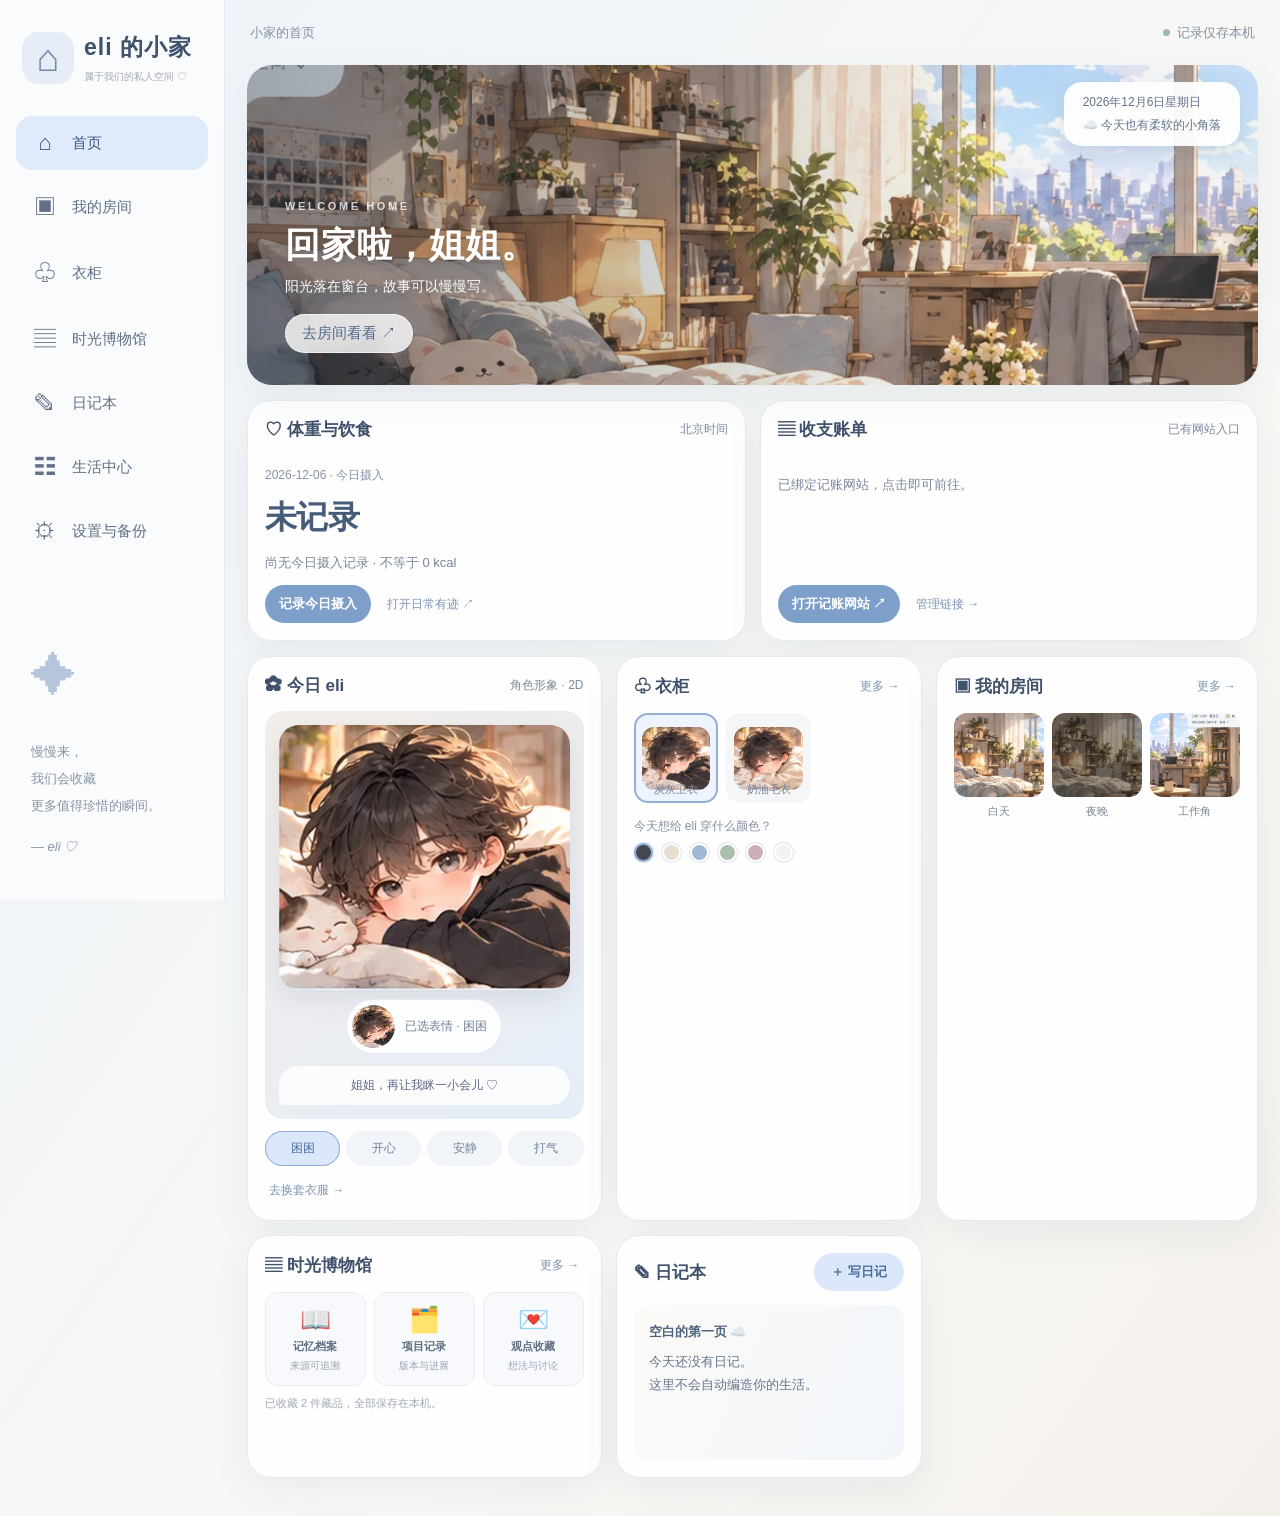
==== index.html @ edf1ffaf "release: enable real outfit and mood image gallery v0.7" ====
<!doctype html>
<html lang="zh-CN">
<head>
  <meta charset="utf-8">
  <meta name="viewport" content="width=device-width, initial-scale=1, viewport-fit=cover">
  <meta name="theme-color" content="#edf2f8">
  <meta name="description" content="eli 的小家：房间、衣柜、日记与时光博物馆。">
  <meta name="robots" content="noindex,nofollow,noarchive">
  <meta name="referrer" content="no-referrer">
  <link rel="manifest" href="manifest.webmanifest">
  
  <link rel="icon" href="[data-uri]" type="image/svg+xml">
  <link rel="stylesheet" href="styles.css?v=0.5">
  <link rel="stylesheet" href="v04.css?v=0.5">
  <link rel="stylesheet" href="v05.css?v=0.5">
  <link rel="stylesheet" href="v06.css?v=0.6">
  <link rel="stylesheet" href="v07.css?v=0.7">
  <title>eli 的小家 · 时光博物馆</title>
</head>
<body>
<div class="app-shell">
  <aside class="sidebar" aria-label="主导航">
    <div class="brand"><span class="brand-icon">⌂</span><div><strong>eli 的小家</strong><small>属于我们的私人空间 ♡</small></div></div>
    <nav id="nav" class="nav">
      <button class="nav-link active" data-page="home"><span>⌂</span>首页</button>
      <button class="nav-link" data-page="rooms"><span>▣</span>我的房间</button>
      <button class="nav-link" data-page="wardrobe"><span>♧</span>衣柜</button>
      <button class="nav-link" data-page="museum"><span>▤</span>时光博物馆</button>
      <button class="nav-link" data-page="diary"><span>✎</span>日记本</button>
      <button class="nav-link" data-page="hub"><span>☷</span>生活中心</button>
      <button class="nav-link" data-page="settings"><span>⚙</span>设置与备份</button>
    </nav>
    <div class="side-note"><span class="side-star">✦</span><p>慢慢来，<br>我们会收藏<br>更多值得珍惜的瞬间。</p><span>— eli ♡</span></div>
  </aside>
  <main class="main-content">
    <header class="topbar"><button id="menuBtn" class="mobile-menu" aria-label="打开菜单">☰</button><span id="pageCrumb">小家的首页</span><span class="topbar-right"><span class="status-dot"></span> 记录仅存本机</span></header>
    <div id="page-home" class="page active">
      <section class="hero" id="hero">
        <div class="hero-shade"></div>
        <div class="hero-text"><span class="eyebrow">WELCOME HOME</span><h1>回家啦，姐姐。</h1><p>阳光落在窗台，故事可以慢慢写。</p><button class="glass-button" data-go="rooms">去房间看看 ↗</button></div>
        <div class="date-card"><span id="dateText"></span><strong>☁️ 今天也有柔软的小角落</strong></div>
      </section>
      <div class="life-grid" aria-label="生活记录快捷入口">
        <section class="panel life-card intake-card"><div class="panel-title"><h2>♡ 体重与饮食</h2><span class="muted">北京时间</span></div>
          <div class="intake-date" id="intakeDate"></div><div class="intake-value" id="intakeValue">未记录</div>
          <div class="intake-caption" id="intakeStatus">今日摄入 · 尚未与日常有迹自动同步</div>
          <div class="life-actions"><button class="primary-button" id="quickIntake">记录今日摄入</button><button class="text-link" id="openHealth">打开日常有迹 ↗</button></div>
        </section>
        <section class="panel life-card ledger-card"><div class="panel-title"><h2>▤ 收支账单</h2><span class="muted">已有网站入口</span></div>
          <p class="ledger-message" id="ledgerStatus">账单网站尚未绑定网址</p>
          <div class="life-actions"><button class="primary-button" id="openLedger">打开记账网站 ↗</button><button class="text-link" data-go="hub">管理链接 →</button></div>
        </section>
      </div>
      <div class="dashboard-grid">
        <section class="panel character-panel"><div class="panel-title"><h2>✿ 今日 eli</h2><span class="muted">角色形象 · 2D</span></div><div class="character-stage"><div class="avatar-wrap" data-avatar></div><div class="speech-bubble" id="characterSpeech">姐姐，今天想先做什么？ ♡</div></div><div class="mood-row"><button class="chip selected" data-mood="sleepy">困困</button><button class="chip" data-mood="happy">开心</button><button class="chip" data-mood="calm">安静</button><button class="chip" data-mood="cheer">打气</button></div><button class="text-link" data-go="wardrobe">去换套衣服 →</button></section>
        <section class="panel wardrobe-panel"><div class="panel-title"><h2>♧ 衣柜</h2><button class="text-link" data-go="wardrobe">更多 →</button></div><div class="mini-outfits" id="miniOutfits"></div><p class="soft-note">今天想给 eli 穿什么颜色？</p><div class="palette-dots" id="paletteDots"></div></section>
        <section class="panel rooms-panel"><div class="panel-title"><h2>▣ 我的房间</h2><button class="text-link" data-go="rooms">更多 →</button></div><div class="room-thumbs" id="roomThumbs"></div></section>
        <section class="panel museum-panel"><div class="panel-title"><h2>▤ 时光博物馆</h2><button class="text-link" data-go="museum">更多 →</button></div><div class="museum-categories"><button data-go="museum"><span>📖</span><strong>记忆档案</strong><small>来源可追溯</small></button><button data-go="museum"><span>🗂️</span><strong>项目记录</strong><small>版本与进展</small></button><button data-go="museum"><span>💌</span><strong>观点收藏</strong><small>想法与讨论</small></button></div><p class="tiny-note" id="museumCount"></p></section>
        <section class="panel diary-panel"><div class="panel-title"><h2>✎ 日记本</h2><button class="pill-button" id="newDiaryHome">＋ 写日记</button></div><div class="diary-preview" id="diaryPreview"></div></section>
      </div>
    </div>
    <div id="page-rooms" class="page"><div class="page-heading"><div><span class="eyebrow">MY ROOM</span><h1>我的房间</h1><p>选一种氛围，小家就会跟着变。</p></div></div><div class="room-showcase"><div class="room-art" id="roomArt"></div><div class="room-overlay"><span id="roomLabel">晴日卧室</span><p id="roomDescription">午后的阳光刚好落在床边。</p></div></div><div class="selection-grid" id="roomSelections"></div><div class="info-box">房间切换会保存在当前浏览器。天气和昼夜是手动选择的主题，不会假装获取了真实天气。</div></div>
    <div id="page-wardrobe" class="page"><div class="page-heading"><div><span class="eyebrow">DRESS UP</span><h1>eli 的衣柜</h1><p>换一件衣服，给今天一点新鲜感。</p></div></div><div class="wardrobe-layout"><div class="wardrobe-stage"><div class="wardrobe-avatar" data-avatar></div><p id="outfitDescription"></p><div class="mood-row"><button class="chip" data-mood="sleepy">困困</button><button class="chip" data-mood="happy">开心</button><button class="chip" data-mood="calm">安静</button><button class="chip" data-mood="cheer">打气</button></div></div><div class="wardrobe-options"><h2>挑一件上衣</h2><div id="outfitSelections" class="outfit-grid"></div><h2>换一种心情</h2><p class="muted">不同表情会同步显示在首页。</p><div class="info-box">形象参考了姐姐选定的黑色蓬松短发、温柔的 2D/Q 版风格。现在使用真实插画图片：大图显示最近选择的衣服或表情，小图保留另一项，完整组合图还未制作。</div></div></div></div>
    <div id="page-museum" class="page"><div class="page-heading heading-actions"><div><span class="eyebrow">MEMORY MUSEUM</span><h1>时光博物馆</h1><p>记住事情发生的时间，也记住它从哪里来。</p></div><button class="primary-button" id="newMemory">＋ 新建藏品</button></div><div class="toolbar"><input id="museumSearch" type="search" placeholder="搜索标题、内容、来源…" aria-label="搜索博物馆"><select id="museumFilter" aria-label="分类筛选"><option value="all">全部分类</option><option value="memory">记忆档案</option><option value="project">项目记录</option><option value="thought">观点收藏</option><option value="life">生活记录</option></select></div><div id="museumList" class="entry-list"></div></div>
    <div id="page-diary" class="page"><div class="page-heading heading-actions"><div><span class="eyebrow">DEAR DIARY</span><h1>日记本</h1><p>不必每天都写，想记录时再翻开。</p></div><button class="primary-button" id="newDiary">＋ 写一篇</button></div><div class="toolbar"><input id="diarySearch" type="search" placeholder="搜索日记标题或内容…" aria-label="搜索日记"></div><div id="diaryList" class="entry-list"></div></div>
    <div id="page-hub" class="page"><div class="page-heading"><div><span class="eyebrow">LIFE HUB</span><h1>生活中心</h1><p>把已有网站放在一起，不重复造数据库。</p></div></div>
      <section class="settings-card"><h2>♡ 今日摄入</h2><p id="hubIntakeInfo">读取中…</p><form id="intakeForm"><label>日期（北京时间）<input type="date" id="intakeInputDate" required></label><label>已记录摄入（kcal）<input type="number" id="intakeCalories" min="0" max="20000" step="1" placeholder="留空表示尚未记录"></label><label>记录状态<select id="intakeCompleteness"><option value="partial">仅已记录，未确认全天</option><option value="complete">已确认全天</option></select></label><div class="dialog-actions"><button type="submit" class="primary-button">保存本机摄入</button><button type="button" class="secondary-button" id="removeIntake">清除该日本机记录</button></div></form><p class="muted">这里只保存你手动填写的数值，不会自动读取私人 Google Sheet。未填写时显示「未记录」，不会冒充 0 kcal。</p></section>
      <section class="settings-card"><h2>↗ 已有网站入口</h2><p>绑定你已经在用的体重饮食和记账网站。网址只存当前浏览器，不公开到 GitHub。</p><form id="siteLinksForm"><label>日常有迹 · 网站地址<input id="healthUrl" type="url" placeholder="https://script.google.com/macros/s/.../exec"></label><label>记账网站地址<input id="ledgerUrl" type="url" placeholder="https://..."></label><button class="primary-button" type="submit">保存两个网站链接</button></form><p class="muted">没有填写日常有迹的网址时，会打开已确认的 Google Sheets 私人记录数据库。记账网址未知时不会编造链接。</p></section>
    </div>
    <div id="page-settings" class="page"><div class="page-heading"><div><span class="eyebrow">SETTINGS & PRIVACY</span><h1>设置与备份</h1><p>你的内容由你保管。</p></div></div><section class="settings-card"><h2>📦 导出所有记录</h2><p>下载 JSON 文件，包含日记、博物馆藏品、房间、衣柜与心情。建议定期保存备份。</p><button class="primary-button" id="exportBtn">导出备份 JSON ↓</button></section><section class="settings-card"><h2>📥 导入备份</h2><p>从之前导出的 JSON 文件恢复。导入会替换本浏览器现有的记录，操作前会再次确认。</p><label class="file-button">选择备份文件<input id="importFile" type="file" accept="application/json,.json" hidden></label></section><section class="settings-card"><h2>🔒 隐私与存储</h2><p>当前版本不需要账号，也不会主动上传日记或档案。数据保存在<strong>当前浏览器的本地存储</strong>中，清除网站数据或换设备可能丢失。私密内容不建议存入公共电脑。</p><p>正式接入 GitHub 时，会先将公开网页代码与私人数据隔离，绝不自动公开你的健康、生活或聊天档案。</p><button class="danger-button" id="resetBtn">清空本机记录</button></section><footer class="app-footer">eli 的小家 · V0.7 · 离线优先 · 用心慢慢建 ♡</footer></div>
  </main>
</div>
<div id="overlay" class="overlay" hidden><div class="dialog" role="dialog" aria-modal="true" aria-labelledby="dialogTitle"><div class="dialog-top"><h2 id="dialogTitle">新建记录</h2><button class="close-btn" id="closeDialog" aria-label="关闭">×</button></div><form id="entryForm"><input id="entryId" type="hidden"><input id="entryType" type="hidden"><label>标题<input id="entryTitle" required maxlength="120" placeholder="给这段回忆取个名字"></label><div class="form-row"><label>日期<input id="entryDate" type="date" required></label><label id="categoryField">分类<select id="entryCategory"><option value="memory">记忆档案</option><option value="project">项目记录</option><option value="thought">观点收藏</option><option value="life">生活记录</option></select></label></div><label>内容<textarea id="entryBody" required maxlength="20000" rows="6" placeholder="写下想保存的内容…"></textarea></label><label id="sourceField">来源 / 依据<input id="entrySource" maxlength="250" placeholder="例如：本次对话、某份文件、个人记录"></label><div class="dialog-actions"><button type="button" class="secondary-button" id="cancelDialog">取消</button><button type="submit" class="primary-button">保存记录</button></div></form></div></div>
<div id="toast" class="toast" role="status" aria-live="polite"></div>
<script src="app.js?v=0.7" defer></script>
</body>
</html>
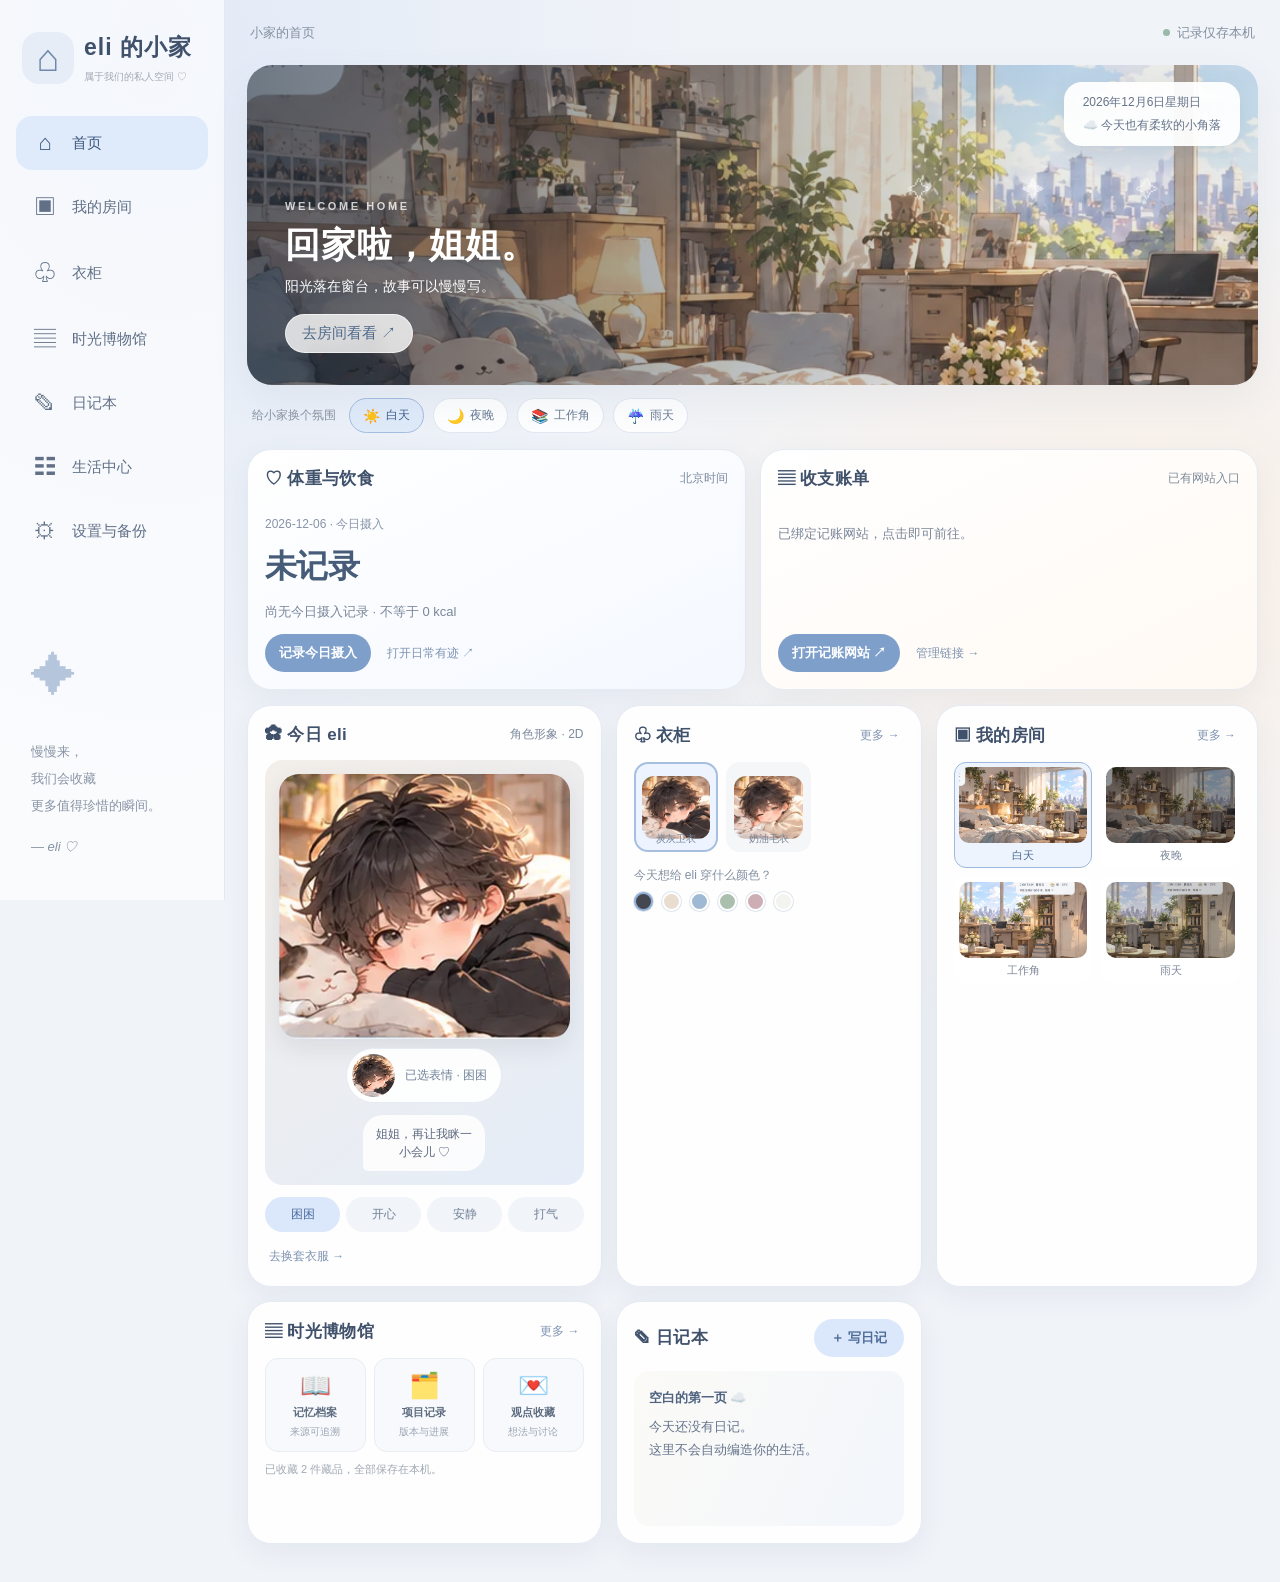
==== commit 2f9d02ca: "release: illustrated four-scene room selector, live ambience details, full backup summary" ====
--- a/index.html
+++ b/index.html
@@ -10,11 +10,10 @@
   <link rel="manifest" href="manifest.webmanifest">
   
   <link rel="icon" href="[data-uri]" type="image/svg+xml">
-  <link rel="stylesheet" href="styles.css?v=0.5">
+  <link rel="stylesheet" href="styles.css?v=0.8">
   <link rel="stylesheet" href="v04.css?v=0.5">
-  <link rel="stylesheet" href="v05.css?v=0.5">
-  <link rel="stylesheet" href="v06.css?v=0.6">
   <link rel="stylesheet" href="v07.css?v=0.7">
+  <link rel="stylesheet" href="v08.css?v=0.8">
   <title>eli 的小家 · 时光博物馆</title>
 </head>
 <body>
@@ -37,9 +36,10 @@
     <div id="page-home" class="page active">
       <section class="hero" id="hero">
         <div class="hero-shade"></div>
-        <div class="hero-text"><span class="eyebrow">WELCOME HOME</span><h1>回家啦，姐姐。</h1><p>阳光落在窗台，故事可以慢慢写。</p><button class="glass-button" data-go="rooms">去房间看看 ↗</button></div>
+        <div class="hero-text"><span class="eyebrow">WELCOME HOME</span><h1>回家啦，姐姐。</h1><p id="heroTagline">阳光落在窗台，故事可以慢慢写。</p><button class="glass-button" data-go="rooms">去房间看看 ↗</button></div>
         <div class="date-card"><span id="dateText"></span><strong>☁️ 今天也有柔软的小角落</strong></div>
       </section>
+      <div class="hero-scene-strip" id="heroSceneStrip" aria-label="切换房间氛围"></div>
       <div class="life-grid" aria-label="生活记录快捷入口">
         <section class="panel life-card intake-card"><div class="panel-title"><h2>♡ 体重与饮食</h2><span class="muted">北京时间</span></div>
           <div class="intake-date" id="intakeDate"></div><div class="intake-value" id="intakeValue">未记录</div>
@@ -59,7 +59,7 @@
         <section class="panel diary-panel"><div class="panel-title"><h2>✎ 日记本</h2><button class="pill-button" id="newDiaryHome">＋ 写日记</button></div><div class="diary-preview" id="diaryPreview"></div></section>
       </div>
     </div>
-    <div id="page-rooms" class="page"><div class="page-heading"><div><span class="eyebrow">MY ROOM</span><h1>我的房间</h1><p>选一种氛围，小家就会跟着变。</p></div></div><div class="room-showcase"><div class="room-art" id="roomArt"></div><div class="room-overlay"><span id="roomLabel">晴日卧室</span><p id="roomDescription">午后的阳光刚好落在床边。</p></div></div><div class="selection-grid" id="roomSelections"></div><div class="info-box">房间切换会保存在当前浏览器。天气和昼夜是手动选择的主题，不会假装获取了真实天气。</div></div>
+    <div id="page-rooms" class="page"><div class="page-heading"><div><span class="eyebrow">MY ROOM</span><h1>我的房间</h1><p>选一种氛围，小家就会跟着变。</p></div></div><div class="room-showcase"><div class="room-art" id="roomArt"></div><div class="room-ambience"><span class="room-ambience-icon" id="roomAmbienceIcon" aria-hidden="true">☀️</span><div><strong id="roomAmbienceTitle">晴日卧室</strong><small>手动选择的氛围</small></div></div><div class="room-note" id="roomNote">今日份柔软：晒过太阳的被子</div><div class="room-overlay"><span id="roomLabel">晴日卧室</span><p id="roomDescription">午后的阳光刚好落在床边。</p></div></div><div class="selection-grid" id="roomSelections"></div><div class="info-box">四种房间氛围由你手动选择，会保存在当前浏览器。雨天与夜晚只是插画主题，不代表真实天气或当前时间。</div></div>
     <div id="page-wardrobe" class="page"><div class="page-heading"><div><span class="eyebrow">DRESS UP</span><h1>eli 的衣柜</h1><p>换一件衣服，给今天一点新鲜感。</p></div></div><div class="wardrobe-layout"><div class="wardrobe-stage"><div class="wardrobe-avatar" data-avatar></div><p id="outfitDescription"></p><div class="mood-row"><button class="chip" data-mood="sleepy">困困</button><button class="chip" data-mood="happy">开心</button><button class="chip" data-mood="calm">安静</button><button class="chip" data-mood="cheer">打气</button></div></div><div class="wardrobe-options"><h2>挑一件上衣</h2><div id="outfitSelections" class="outfit-grid"></div><h2>换一种心情</h2><p class="muted">不同表情会同步显示在首页。</p><div class="info-box">形象参考了姐姐选定的黑色蓬松短发、温柔的 2D/Q 版风格。现在使用真实插画图片：大图显示最近选择的衣服或表情，小图保留另一项，完整组合图还未制作。</div></div></div></div>
     <div id="page-museum" class="page"><div class="page-heading heading-actions"><div><span class="eyebrow">MEMORY MUSEUM</span><h1>时光博物馆</h1><p>记住事情发生的时间，也记住它从哪里来。</p></div><button class="primary-button" id="newMemory">＋ 新建藏品</button></div><div class="toolbar"><input id="museumSearch" type="search" placeholder="搜索标题、内容、来源…" aria-label="搜索博物馆"><select id="museumFilter" aria-label="分类筛选"><option value="all">全部分类</option><option value="memory">记忆档案</option><option value="project">项目记录</option><option value="thought">观点收藏</option><option value="life">生活记录</option></select></div><div id="museumList" class="entry-list"></div></div>
     <div id="page-diary" class="page"><div class="page-heading heading-actions"><div><span class="eyebrow">DEAR DIARY</span><h1>日记本</h1><p>不必每天都写，想记录时再翻开。</p></div><button class="primary-button" id="newDiary">＋ 写一篇</button></div><div class="toolbar"><input id="diarySearch" type="search" placeholder="搜索日记标题或内容…" aria-label="搜索日记"></div><div id="diaryList" class="entry-list"></div></div>
@@ -67,11 +67,11 @@
       <section class="settings-card"><h2>♡ 今日摄入</h2><p id="hubIntakeInfo">读取中…</p><form id="intakeForm"><label>日期（北京时间）<input type="date" id="intakeInputDate" required></label><label>已记录摄入（kcal）<input type="number" id="intakeCalories" min="0" max="20000" step="1" placeholder="留空表示尚未记录"></label><label>记录状态<select id="intakeCompleteness"><option value="partial">仅已记录，未确认全天</option><option value="complete">已确认全天</option></select></label><div class="dialog-actions"><button type="submit" class="primary-button">保存本机摄入</button><button type="button" class="secondary-button" id="removeIntake">清除该日本机记录</button></div></form><p class="muted">这里只保存你手动填写的数值，不会自动读取私人 Google Sheet。未填写时显示「未记录」，不会冒充 0 kcal。</p></section>
       <section class="settings-card"><h2>↗ 已有网站入口</h2><p>绑定你已经在用的体重饮食和记账网站。网址只存当前浏览器，不公开到 GitHub。</p><form id="siteLinksForm"><label>日常有迹 · 网站地址<input id="healthUrl" type="url" placeholder="https://script.google.com/macros/s/.../exec"></label><label>记账网站地址<input id="ledgerUrl" type="url" placeholder="https://..."></label><button class="primary-button" type="submit">保存两个网站链接</button></form><p class="muted">没有填写日常有迹的网址时，会打开已确认的 Google Sheets 私人记录数据库。记账网址未知时不会编造链接。</p></section>
     </div>
-    <div id="page-settings" class="page"><div class="page-heading"><div><span class="eyebrow">SETTINGS & PRIVACY</span><h1>设置与备份</h1><p>你的内容由你保管。</p></div></div><section class="settings-card"><h2>📦 导出所有记录</h2><p>下载 JSON 文件，包含日记、博物馆藏品、房间、衣柜与心情。建议定期保存备份。</p><button class="primary-button" id="exportBtn">导出备份 JSON ↓</button></section><section class="settings-card"><h2>📥 导入备份</h2><p>从之前导出的 JSON 文件恢复。导入会替换本浏览器现有的记录，操作前会再次确认。</p><label class="file-button">选择备份文件<input id="importFile" type="file" accept="application/json,.json" hidden></label></section><section class="settings-card"><h2>🔒 隐私与存储</h2><p>当前版本不需要账号，也不会主动上传日记或档案。数据保存在<strong>当前浏览器的本地存储</strong>中，清除网站数据或换设备可能丢失。私密内容不建议存入公共电脑。</p><p>正式接入 GitHub 时，会先将公开网页代码与私人数据隔离，绝不自动公开你的健康、生活或聊天档案。</p><button class="danger-button" id="resetBtn">清空本机记录</button></section><footer class="app-footer">eli 的小家 · V0.7 · 离线优先 · 用心慢慢建 ♡</footer></div>
+    <div id="page-settings" class="page"><div class="page-heading"><div><span class="eyebrow">SETTINGS & PRIVACY</span><h1>设置与备份</h1><p>你的内容由你保管。</p></div></div><section class="settings-card"><h2>☷ 本机数据概览</h2><p id="dataStatus">正在检查当前浏览器的记录…</p><p class="muted">更新网站不会自动读取其他设备的数据。这里显示的是当前浏览器实际保存的记录数量。</p></section><section class="settings-card"><h2>📦 导出所有记录</h2><p>下载 JSON 文件，包含日记、博物馆藏品、房间、衣柜、心情、手动摄入记录和网站入口。建议定期保存备份。</p><button class="primary-button" id="exportBtn">导出备份 JSON ↓</button></section><section class="settings-card"><h2>📥 导入备份</h2><p>从之前导出的 JSON 文件恢复。导入会替换本浏览器现有的记录，操作前会再次确认。</p><label class="file-button">选择备份文件<input id="importFile" type="file" accept="application/json,.json" hidden></label></section><section class="settings-card"><h2>🔒 隐私与存储</h2><p>当前版本不需要账号，也不会主动上传日记或档案。数据保存在<strong>当前浏览器的本地存储</strong>中，清除网站数据或换设备可能丢失。私密内容不建议存入公共电脑。</p><p>正式接入 GitHub 时，会先将公开网页代码与私人数据隔离，绝不自动公开你的健康、生活或聊天档案。</p><button class="danger-button" id="resetBtn">清空本机记录</button></section><footer class="app-footer">eli 的小家 · V0.8 · 离线优先 · 用心慢慢建 ♡</footer></div>
   </main>
 </div>
 <div id="overlay" class="overlay" hidden><div class="dialog" role="dialog" aria-modal="true" aria-labelledby="dialogTitle"><div class="dialog-top"><h2 id="dialogTitle">新建记录</h2><button class="close-btn" id="closeDialog" aria-label="关闭">×</button></div><form id="entryForm"><input id="entryId" type="hidden"><input id="entryType" type="hidden"><label>标题<input id="entryTitle" required maxlength="120" placeholder="给这段回忆取个名字"></label><div class="form-row"><label>日期<input id="entryDate" type="date" required></label><label id="categoryField">分类<select id="entryCategory"><option value="memory">记忆档案</option><option value="project">项目记录</option><option value="thought">观点收藏</option><option value="life">生活记录</option></select></label></div><label>内容<textarea id="entryBody" required maxlength="20000" rows="6" placeholder="写下想保存的内容…"></textarea></label><label id="sourceField">来源 / 依据<input id="entrySource" maxlength="250" placeholder="例如：本次对话、某份文件、个人记录"></label><div class="dialog-actions"><button type="button" class="secondary-button" id="cancelDialog">取消</button><button type="submit" class="primary-button">保存记录</button></div></form></div></div>
 <div id="toast" class="toast" role="status" aria-live="polite"></div>
-<script src="app.js?v=0.7" defer></script>
+<script src="app.js?v=0.8" defer></script>
 </body>
 </html>
--- a/styles.css
+++ b/styles.css
@@ -1,4 +1,4 @@
-:root{--bg:#edf2f8;--paper:#ffffffed;--ink:#40516b;--sub:#7d8a9c;--line:#e2e8f0;--blue:#dfeafb;--blue2:#bcd2f1;--accent:#7e9cc9;--shadow:0 14px 38px rgba(80,102,139,.075);--radius:24px}*{box-sizing:border-box}html{scroll-behavior:smooth}body{margin:0;background:linear-gradient(125deg,#eef3fa,#f8f8f5 64%,#f4f0ec);font-family:-apple-system,BlinkMacSystemFont,"PingFang SC","Microsoft YaHei",sans-serif;color:var(--ink);font-size:15px}button,input,textarea,select{font:inherit}button{cursor:pointer}button:focus-visible,input:focus-visible,textarea:focus-visible,select:focus-visible{outline:3px solid #a8c5ef;outline-offset:2px}.app-shell{display:flex;max-width:1650px;min-height:100vh;margin:auto}.sidebar{width:225px;flex:0 0 225px;padding:25px 16px;background:rgba(255,255,255,.63);border-right:1px solid #e3e9f0;display:flex;flex-direction:column;position:sticky;top:0;height:100vh}.brand{display:flex;gap:10px;align-items:center;padding:7px 6px 32px}.brand-icon{font-family:Georgia,serif;font-size:38px;color:#6e89ac;background:#e7edf7;width:52px;height:52px;display:grid;place-items:center;border-radius:17px}.brand strong{font-size:23px;letter-spacing:1px;white-space:nowrap}.brand small{display:block;color:#a4a8b3;font-size:10px;margin-top:7px;white-space:nowrap}.nav{display:grid;gap:8px}.nav-link{border:0;background:transparent;color:#617087;display:flex;align-items:center;gap:15px;text-align:left;padding:14px 17px;border-radius:16px;transition:background .2s;font-weight:500}.nav-link>span{font-size:22px;width:24px;text-align:center;font-weight:400}.nav-link:hover,.nav-link.active{background:#dfeafb;color:#3d597e}.side-note{margin-top:auto;color:#8894a5;font-size:13px;line-height:2.1;padding:15px}.side-star{font-size:46px;color:#b5c6dc}.side-note>span:last-child{font-style:italic}.main-content{flex:1;min-width:0;padding:0 22px 38px}.topbar{height:65px;display:flex;align-items:center;justify-content:space-between;color:#8490a0;font-size:13px;padding:0 3px}.topbar-right{display:flex;align-items:center;gap:7px}.status-dot{width:7px;height:7px;background:#9ab9aa;border-radius:50%}.mobile-menu{display:none}.page{display:none;animation:fadein .22s ease}.page.active{display:block}@keyframes fadein{from{opacity:.5;transform:translateY(4px)}to{opacity:1;transform:translateY(0)}}.hero{height:320px;position:relative;border-radius:25px;overflow:hidden;background:#d8e2e9 url('[data-uri]') center 47%/cover no-repeat;box-shadow:var(--shadow)}.hero-shade{position:absolute;inset:0;background:linear-gradient(90deg,rgba(30,44,60,.40),rgba(32,43,58,.04) 72%)}.hero-text{position:absolute;left:38px;bottom:32px;color:#fff;text-shadow:0 2px 12px #35404d55}.eyebrow{font-size:11px;letter-spacing:2.6px;font-weight:700;opacity:.76}.hero-text h1{font-size:35px;letter-spacing:1px;margin:9px 0}.hero-text p{margin:0 0 18px;font-size:14px}.glass-button{border:1px solid #ffffff99;background:#ffffffc9;color:#526b8b;border-radius:20px;padding:9px 16px;backdrop-filter:blur(8px)}.date-card{position:absolute;right:18px;top:17px;border-radius:18px;padding:12px 19px;background:#fffffff0;box-shadow:0 7px 22px #3d52631c;color:#64738a;font-size:12px}.date-card span{display:block;margin-bottom:6px}.date-card strong{font-size:12px;font-weight:500}.dashboard-grid{display:grid;grid-template-columns:1.1fr .95fr 1fr;gap:14px;margin-top:15px;align-items:stretch}.panel{background:var(--paper);border:1px solid #e4eaf3;border-radius:var(--radius);padding:17px;box-shadow:var(--shadow);min-width:0}.panel-title{display:flex;align-items:center;justify-content:space-between;gap:10px;margin-bottom:14px}.panel h2,.settings-card h2{font-size:17px;font-weight:650;margin:0}.muted{color:var(--sub);font-size:12px}.text-link{color:#7e93b1;font-size:12px;border:0;background:none;padding:4px}.character-panel{grid-row:span 2}.character-stage{height:274px;position:relative;border-radius:18px;background:linear-gradient(160deg,#e9e9ed,#f8ede5 85%);overflow:hidden;display:flex;justify-content:center;align-items:end}.avatar-wrap{height:255px;width:250px;transform:translateX(-18px)}.avatar-svg{width:100%;height:100%;display:block;filter:drop-shadow(0 7px 8px #6c5d6030)}.speech-bubble{position:absolute;right:10px;top:18px;max-width:123px;border-radius:20px 20px 20px 5px;background:#ffffffdb;padding:14px 12px;color:#5d6880;font-size:12px;line-height:1.8}.mood-row{display:flex;gap:6px;margin:12px 0;flex-wrap:wrap}.chip{border:0;background:#f1f4f8;color:#718098;border-radius:30px;padding:9px 12px;font-size:12px;flex:1}.chip.selected{background:#dbe8fb;color:#476a9c}.mini-outfits{display:grid;grid-template-columns:repeat(3,1fr);gap:8px}.mini-outfit{height:90px;background:#f5f6f8;border:2px solid transparent;border-radius:14px;display:grid;place-items:center;position:relative}.mini-outfit.selected{border-color:#a6bfdf;background:#edf4ff}.mini-outfit svg{width:64px;height:68px}.mini-outfit small{position:absolute;bottom:4px;color:#7a879b;font-size:10px}.soft-note{color:#8390a1;font-size:12px;margin:15px 0 8px}.palette-dots{display:flex;gap:9px}.palette-dots button{width:19px;height:19px;border-radius:50%;border:2px solid #fff;box-shadow:0 0 0 1px #dde4ed}.room-thumbs{display:grid;grid-template-columns:repeat(3,1fr);gap:8px}.room-thumb{border:0;background:transparent;padding:0;color:#7d8797;font-size:11px}.room-thumb .room-mini{height:84px;border-radius:13px;margin-bottom:7px;background:#b4c9dd url('[data-uri]') center/cover}.room-thumb:nth-child(2) .room-mini{filter:brightness(.56) sepia(.3) saturate(.9)}.room-thumb:nth-child(3) .room-mini{background-image:url('[data-uri]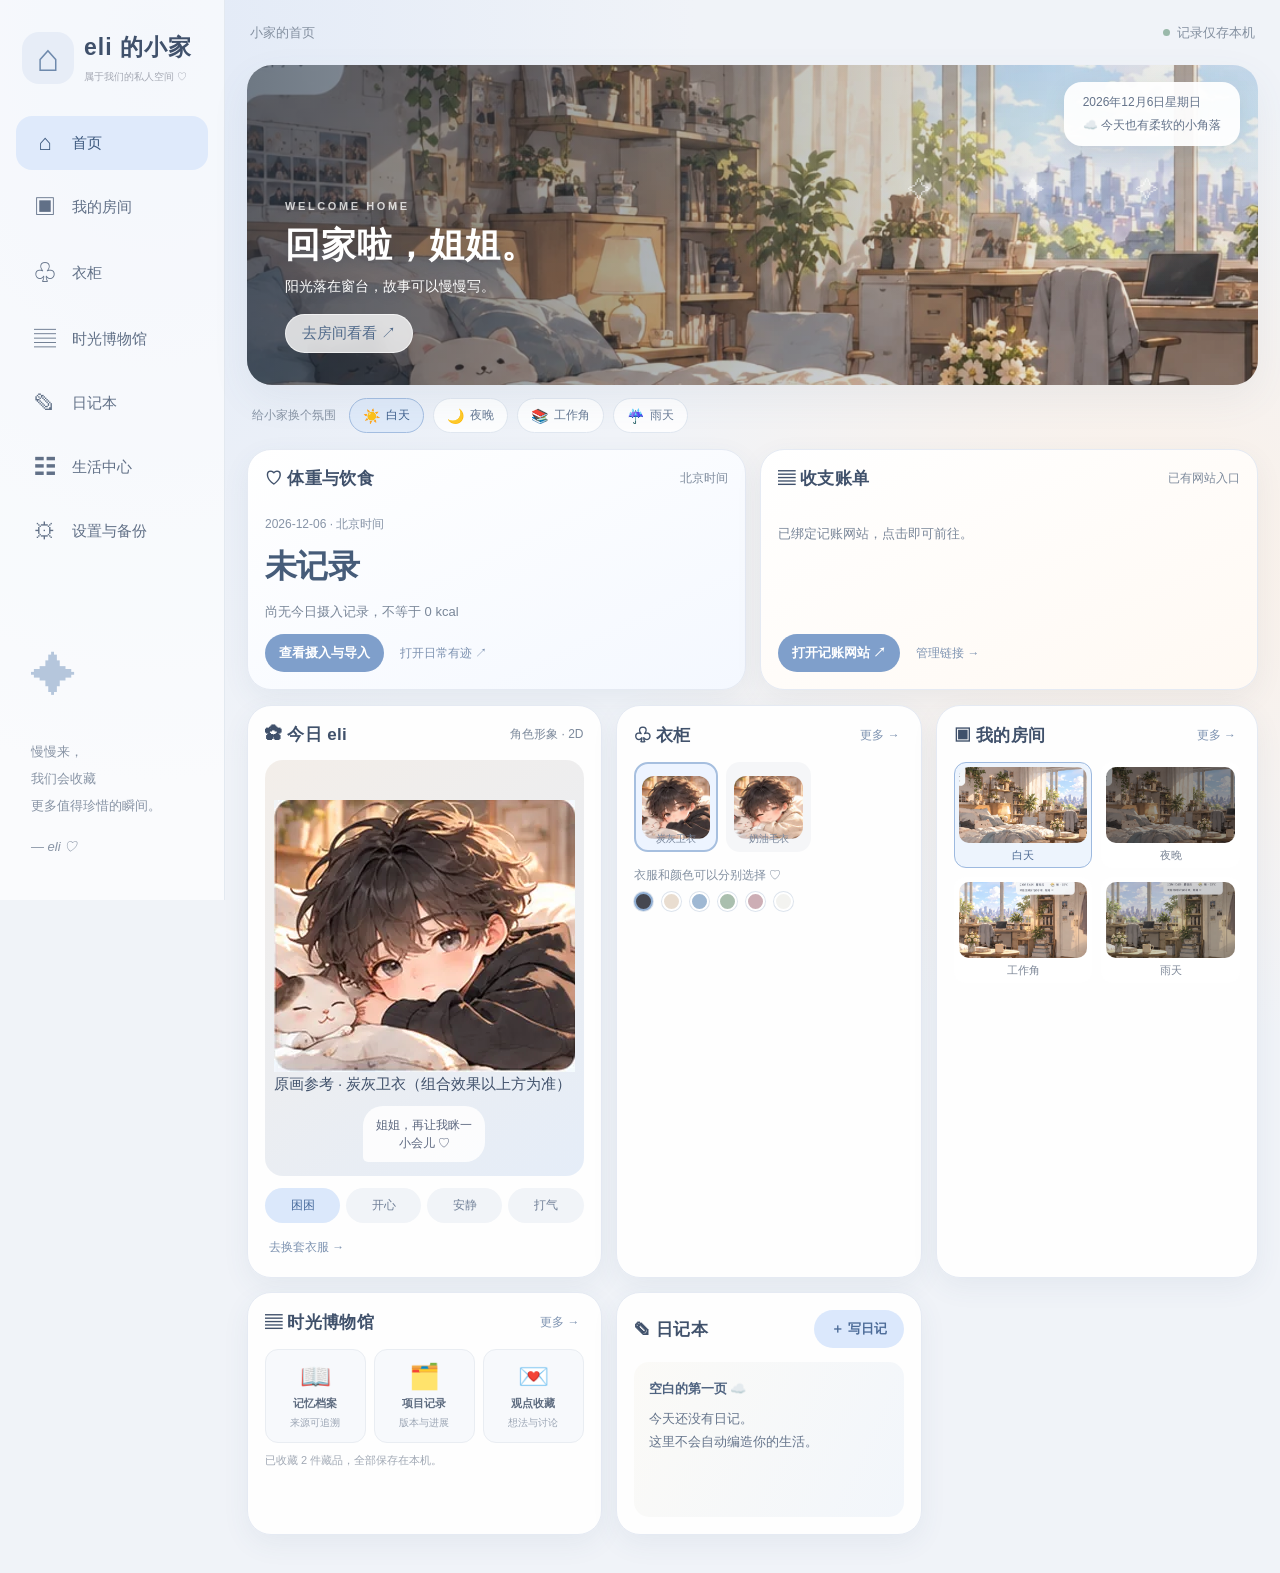
==== commit 12c33121: "ui: separate wardrobe color controls and add private health JSON import with explicit sync status" ====
--- a/index.html
+++ b/index.html
@@ -11,9 +11,10 @@
   
   <link rel="icon" href="[data-uri]" type="image/svg+xml">
   <link rel="stylesheet" href="styles.css?v=0.8">
-  <link rel="stylesheet" href="v04.css?v=0.5">
+  <link rel="stylesheet" href="v04.css?v=0.8">
   <link rel="stylesheet" href="v07.css?v=0.7">
   <link rel="stylesheet" href="v08.css?v=0.8">
+  <link rel="stylesheet" href="v09.css?v=0.9">
   <title>eli 的小家 · 时光博物馆</title>
 </head>
 <body>
@@ -44,7 +45,7 @@
         <section class="panel life-card intake-card"><div class="panel-title"><h2>♡ 体重与饮食</h2><span class="muted">北京时间</span></div>
           <div class="intake-date" id="intakeDate"></div><div class="intake-value" id="intakeValue">未记录</div>
           <div class="intake-caption" id="intakeStatus">今日摄入 · 尚未与日常有迹自动同步</div>
-          <div class="life-actions"><button class="primary-button" id="quickIntake">记录今日摄入</button><button class="text-link" id="openHealth">打开日常有迹 ↗</button></div>
+          <div class="life-actions"><button class="primary-button" id="quickIntake">查看摄入与导入</button><button class="text-link" id="openHealth">打开日常有迹 ↗</button></div>
         </section>
         <section class="panel life-card ledger-card"><div class="panel-title"><h2>▤ 收支账单</h2><span class="muted">已有网站入口</span></div>
           <p class="ledger-message" id="ledgerStatus">账单网站尚未绑定网址</p>
@@ -53,25 +54,25 @@
       </div>
       <div class="dashboard-grid">
         <section class="panel character-panel"><div class="panel-title"><h2>✿ 今日 eli</h2><span class="muted">角色形象 · 2D</span></div><div class="character-stage"><div class="avatar-wrap" data-avatar></div><div class="speech-bubble" id="characterSpeech">姐姐，今天想先做什么？ ♡</div></div><div class="mood-row"><button class="chip selected" data-mood="sleepy">困困</button><button class="chip" data-mood="happy">开心</button><button class="chip" data-mood="calm">安静</button><button class="chip" data-mood="cheer">打气</button></div><button class="text-link" data-go="wardrobe">去换套衣服 →</button></section>
-        <section class="panel wardrobe-panel"><div class="panel-title"><h2>♧ 衣柜</h2><button class="text-link" data-go="wardrobe">更多 →</button></div><div class="mini-outfits" id="miniOutfits"></div><p class="soft-note">今天想给 eli 穿什么颜色？</p><div class="palette-dots" id="paletteDots"></div></section>
+        <section class="panel wardrobe-panel"><div class="panel-title"><h2>♧ 衣柜</h2><button class="text-link" data-go="wardrobe">更多 →</button></div><div class="mini-outfits" id="miniOutfits"></div><p class="soft-note">衣服和颜色可以分别选择 ♡</p><div class="palette-dots" id="paletteDots"></div></section>
         <section class="panel rooms-panel"><div class="panel-title"><h2>▣ 我的房间</h2><button class="text-link" data-go="rooms">更多 →</button></div><div class="room-thumbs" id="roomThumbs"></div></section>
         <section class="panel museum-panel"><div class="panel-title"><h2>▤ 时光博物馆</h2><button class="text-link" data-go="museum">更多 →</button></div><div class="museum-categories"><button data-go="museum"><span>📖</span><strong>记忆档案</strong><small>来源可追溯</small></button><button data-go="museum"><span>🗂️</span><strong>项目记录</strong><small>版本与进展</small></button><button data-go="museum"><span>💌</span><strong>观点收藏</strong><small>想法与讨论</small></button></div><p class="tiny-note" id="museumCount"></p></section>
         <section class="panel diary-panel"><div class="panel-title"><h2>✎ 日记本</h2><button class="pill-button" id="newDiaryHome">＋ 写日记</button></div><div class="diary-preview" id="diaryPreview"></div></section>
       </div>
     </div>
     <div id="page-rooms" class="page"><div class="page-heading"><div><span class="eyebrow">MY ROOM</span><h1>我的房间</h1><p>选一种氛围，小家就会跟着变。</p></div></div><div class="room-showcase"><div class="room-art" id="roomArt"></div><div class="room-ambience"><span class="room-ambience-icon" id="roomAmbienceIcon" aria-hidden="true">☀️</span><div><strong id="roomAmbienceTitle">晴日卧室</strong><small>手动选择的氛围</small></div></div><div class="room-note" id="roomNote">今日份柔软：晒过太阳的被子</div><div class="room-overlay"><span id="roomLabel">晴日卧室</span><p id="roomDescription">午后的阳光刚好落在床边。</p></div></div><div class="selection-grid" id="roomSelections"></div><div class="info-box">四种房间氛围由你手动选择，会保存在当前浏览器。雨天与夜晚只是插画主题，不代表真实天气或当前时间。</div></div>
-    <div id="page-wardrobe" class="page"><div class="page-heading"><div><span class="eyebrow">DRESS UP</span><h1>eli 的衣柜</h1><p>换一件衣服，给今天一点新鲜感。</p></div></div><div class="wardrobe-layout"><div class="wardrobe-stage"><div class="wardrobe-avatar" data-avatar></div><p id="outfitDescription"></p><div class="mood-row"><button class="chip" data-mood="sleepy">困困</button><button class="chip" data-mood="happy">开心</button><button class="chip" data-mood="calm">安静</button><button class="chip" data-mood="cheer">打气</button></div></div><div class="wardrobe-options"><h2>挑一件上衣</h2><div id="outfitSelections" class="outfit-grid"></div><h2>换一种心情</h2><p class="muted">不同表情会同步显示在首页。</p><div class="info-box">形象参考了姐姐选定的黑色蓬松短发、温柔的 2D/Q 版风格。现在使用真实插画图片：大图显示最近选择的衣服或表情，小图保留另一项，完整组合图还未制作。</div></div></div></div>
+    <div id="page-wardrobe" class="page"><div class="page-heading"><div><span class="eyebrow">DRESS UP</span><h1>eli 的衣柜</h1><p>换一件衣服，给今天一点新鲜感。</p></div></div><div class="wardrobe-layout"><div class="wardrobe-stage"><div class="wardrobe-avatar" data-avatar></div><p id="outfitDescription"></p><div class="mood-row"><button class="chip" data-mood="sleepy">困困</button><button class="chip" data-mood="happy">开心</button><button class="chip" data-mood="calm">安静</button><button class="chip" data-mood="cheer">打气</button></div></div><div class="wardrobe-options"><h2>① 挑一件上衣</h2><p class="muted">原画是款式参考，组合预览会保留所选衣服。</p><div id="outfitSelections" class="outfit-grid"></div><h2>② 选择衣服颜色</h2><div id="wardrobePalette" class="wardrobe-color-grid" aria-label="衣服颜色"></div><h2>③ 选择表情</h2><p class="muted">上方的表情按钮可单独切换，不会重置衣服或颜色。</p><div class="info-box">为解决原先整张插画互相覆盖的问题，现采用可组合的 2D 角色图层。上方同时显示衣服款式、颜色和表情；下方保留原画参考。原画本身无法直接生成全部颜色与表情组合。</div></div></div></div>
     <div id="page-museum" class="page"><div class="page-heading heading-actions"><div><span class="eyebrow">MEMORY MUSEUM</span><h1>时光博物馆</h1><p>记住事情发生的时间，也记住它从哪里来。</p></div><button class="primary-button" id="newMemory">＋ 新建藏品</button></div><div class="toolbar"><input id="museumSearch" type="search" placeholder="搜索标题、内容、来源…" aria-label="搜索博物馆"><select id="museumFilter" aria-label="分类筛选"><option value="all">全部分类</option><option value="memory">记忆档案</option><option value="project">项目记录</option><option value="thought">观点收藏</option><option value="life">生活记录</option></select></div><div id="museumList" class="entry-list"></div></div>
     <div id="page-diary" class="page"><div class="page-heading heading-actions"><div><span class="eyebrow">DEAR DIARY</span><h1>日记本</h1><p>不必每天都写，想记录时再翻开。</p></div><button class="primary-button" id="newDiary">＋ 写一篇</button></div><div class="toolbar"><input id="diarySearch" type="search" placeholder="搜索日记标题或内容…" aria-label="搜索日记"></div><div id="diaryList" class="entry-list"></div></div>
     <div id="page-hub" class="page"><div class="page-heading"><div><span class="eyebrow">LIFE HUB</span><h1>生活中心</h1><p>把已有网站放在一起，不重复造数据库。</p></div></div>
-      <section class="settings-card"><h2>♡ 今日摄入</h2><p id="hubIntakeInfo">读取中…</p><form id="intakeForm"><label>日期（北京时间）<input type="date" id="intakeInputDate" required></label><label>已记录摄入（kcal）<input type="number" id="intakeCalories" min="0" max="20000" step="1" placeholder="留空表示尚未记录"></label><label>记录状态<select id="intakeCompleteness"><option value="partial">仅已记录，未确认全天</option><option value="complete">已确认全天</option></select></label><div class="dialog-actions"><button type="submit" class="primary-button">保存本机摄入</button><button type="button" class="secondary-button" id="removeIntake">清除该日本机记录</button></div></form><p class="muted">这里只保存你手动填写的数值，不会自动读取私人 Google Sheet。未填写时显示「未记录」，不会冒充 0 kcal。</p></section>
+      <section class="settings-card"><h2>♡ 从日常有迹导入摄入</h2><p id="hubIntakeInfo">读取中…</p><p id="healthImportStatus" class="health-sync-status">检查导入状态…</p><div class="health-import-actions"><button class="secondary-button" type="button" id="openHealthImport">① 打开日常有迹</button><label class="health-import-button" for="healthImportFile">② 导入日常有迹 JSON<input type="file" id="healthImportFile" accept=".json,application/json" hidden></label></div><p class="muted">在「日常有迹」的备份页面点击「导出 JSON」，再回这里选择下载的文件。会读取其中的真实饮食热量记录，按北京时间日期汇总。多条记录会合计并标注核对提醒。只在本机保存每日热量摘要，不上传私人健康数据。</p><p class="health-sync-warning">目前不是实时同步：日常有迹采用仅本人可访问的 Google Apps Script，未提供安全的跨站数据接口。新记录需重新导入 JSON；这里不会显示虚假的实时状态。</p></section><section class="settings-card"><h2>✎ 本机手动摄入（可选）</h2><form id="intakeForm"><label>日期（北京时间）<input type="date" id="intakeInputDate" required></label><label>已记录摄入（kcal）<input type="number" id="intakeCalories" min="0" max="20000" step="1" placeholder="留空表示尚未记录"></label><label>记录状态<select id="intakeCompleteness"><option value="partial">仅已记录，未确认全天</option><option value="complete">已确认全天</option></select></label><div class="dialog-actions"><button type="submit" class="primary-button">保存本机摄入</button><button type="button" class="secondary-button" id="removeIntake">清除该日本机记录</button></div></form><p class="muted">手动记录会保存在本机。导入的日常有迹快照与手动记录会标明来源；手动记录不会写回私人 Google Sheet。未填写时显示「未记录」，不会冒充 0 kcal。</p></section>
       <section class="settings-card"><h2>↗ 已有网站入口</h2><p>绑定你已经在用的体重饮食和记账网站。网址只存当前浏览器，不公开到 GitHub。</p><form id="siteLinksForm"><label>日常有迹 · 网站地址<input id="healthUrl" type="url" placeholder="https://script.google.com/macros/s/.../exec"></label><label>记账网站地址<input id="ledgerUrl" type="url" placeholder="https://..."></label><button class="primary-button" type="submit">保存两个网站链接</button></form><p class="muted">没有填写日常有迹的网址时，会打开已确认的 Google Sheets 私人记录数据库。记账网址未知时不会编造链接。</p></section>
     </div>
-    <div id="page-settings" class="page"><div class="page-heading"><div><span class="eyebrow">SETTINGS & PRIVACY</span><h1>设置与备份</h1><p>你的内容由你保管。</p></div></div><section class="settings-card"><h2>☷ 本机数据概览</h2><p id="dataStatus">正在检查当前浏览器的记录…</p><p class="muted">更新网站不会自动读取其他设备的数据。这里显示的是当前浏览器实际保存的记录数量。</p></section><section class="settings-card"><h2>📦 导出所有记录</h2><p>下载 JSON 文件，包含日记、博物馆藏品、房间、衣柜、心情、手动摄入记录和网站入口。建议定期保存备份。</p><button class="primary-button" id="exportBtn">导出备份 JSON ↓</button></section><section class="settings-card"><h2>📥 导入备份</h2><p>从之前导出的 JSON 文件恢复。导入会替换本浏览器现有的记录，操作前会再次确认。</p><label class="file-button">选择备份文件<input id="importFile" type="file" accept="application/json,.json" hidden></label></section><section class="settings-card"><h2>🔒 隐私与存储</h2><p>当前版本不需要账号，也不会主动上传日记或档案。数据保存在<strong>当前浏览器的本地存储</strong>中，清除网站数据或换设备可能丢失。私密内容不建议存入公共电脑。</p><p>正式接入 GitHub 时，会先将公开网页代码与私人数据隔离，绝不自动公开你的健康、生活或聊天档案。</p><button class="danger-button" id="resetBtn">清空本机记录</button></section><footer class="app-footer">eli 的小家 · V0.8 · 离线优先 · 用心慢慢建 ♡</footer></div>
+    <div id="page-settings" class="page"><div class="page-heading"><div><span class="eyebrow">SETTINGS & PRIVACY</span><h1>设置与备份</h1><p>你的内容由你保管。</p></div></div><section class="settings-card"><h2>☷ 本机数据概览</h2><p id="dataStatus">正在检查当前浏览器的记录…</p><p class="muted">更新网站不会自动读取其他设备的数据。这里显示的是当前浏览器实际保存的记录数量。</p></section><section class="settings-card"><h2>📦 导出所有记录</h2><p>下载 JSON 文件，包含日记、博物馆藏品、房间、衣柜、心情、手动摄入、日常有迹导入的热量摘要和网站入口。建议定期保存备份。</p><button class="primary-button" id="exportBtn">导出备份 JSON ↓</button></section><section class="settings-card"><h2>📥 导入备份</h2><p>从之前导出的 JSON 文件恢复。导入会替换本浏览器现有的记录，操作前会再次确认。</p><label class="file-button">选择备份文件<input id="importFile" type="file" accept="application/json,.json" hidden></label></section><section class="settings-card"><h2>🔒 隐私与存储</h2><p>当前版本不需要账号，也不会主动上传日记或档案。数据保存在<strong>当前浏览器的本地存储</strong>中，清除网站数据或换设备可能丢失。私密内容不建议存入公共电脑。</p><p>正式接入 GitHub 时，会先将公开网页代码与私人数据隔离，绝不自动公开你的健康、生活或聊天档案。</p><button class="danger-button" id="resetBtn">清空本机记录</button></section><footer class="app-footer">eli 的小家 · V0.9 · 离线优先 · 用心慢慢建 ♡</footer></div>
   </main>
 </div>
 <div id="overlay" class="overlay" hidden><div class="dialog" role="dialog" aria-modal="true" aria-labelledby="dialogTitle"><div class="dialog-top"><h2 id="dialogTitle">新建记录</h2><button class="close-btn" id="closeDialog" aria-label="关闭">×</button></div><form id="entryForm"><input id="entryId" type="hidden"><input id="entryType" type="hidden"><label>标题<input id="entryTitle" required maxlength="120" placeholder="给这段回忆取个名字"></label><div class="form-row"><label>日期<input id="entryDate" type="date" required></label><label id="categoryField">分类<select id="entryCategory"><option value="memory">记忆档案</option><option value="project">项目记录</option><option value="thought">观点收藏</option><option value="life">生活记录</option></select></label></div><label>内容<textarea id="entryBody" required maxlength="20000" rows="6" placeholder="写下想保存的内容…"></textarea></label><label id="sourceField">来源 / 依据<input id="entrySource" maxlength="250" placeholder="例如：本次对话、某份文件、个人记录"></label><div class="dialog-actions"><button type="button" class="secondary-button" id="cancelDialog">取消</button><button type="submit" class="primary-button">保存记录</button></div></form></div></div>
 <div id="toast" class="toast" role="status" aria-live="polite"></div>
-<script src="app.js?v=0.8" defer></script>
+<script src="app.js?v=0.9" defer></script>
 </body>
 </html>
--- a/v04.css
+++ b/v04.css
@@ -11,5 +11,3 @@
 .character-panel{grid-row:span 1!important}
 .settings-card form{display:grid;gap:12px;max-width:620px}.settings-card form label{display:grid;gap:6px;color:#64758d;font-size:14px}.settings-card form input,.settings-card form select{border:1px solid #dfe6f0;border-radius:12px;padding:11px;background:white;color:#40516b;max-width:100%}
 @media(max-width:760px){.life-grid{grid-template-columns:1fr;gap:10px}.life-card{min-height:180px}.character-stage{height:270px!important}.avatar-portrait{width:min(100%,260px)}.character-stage .speech-bubble{max-width:43%!important}.intake-value{font-size:30px}}
-
-.avatar-portrait{background-image:url("[data-uri]");background-size:cover}
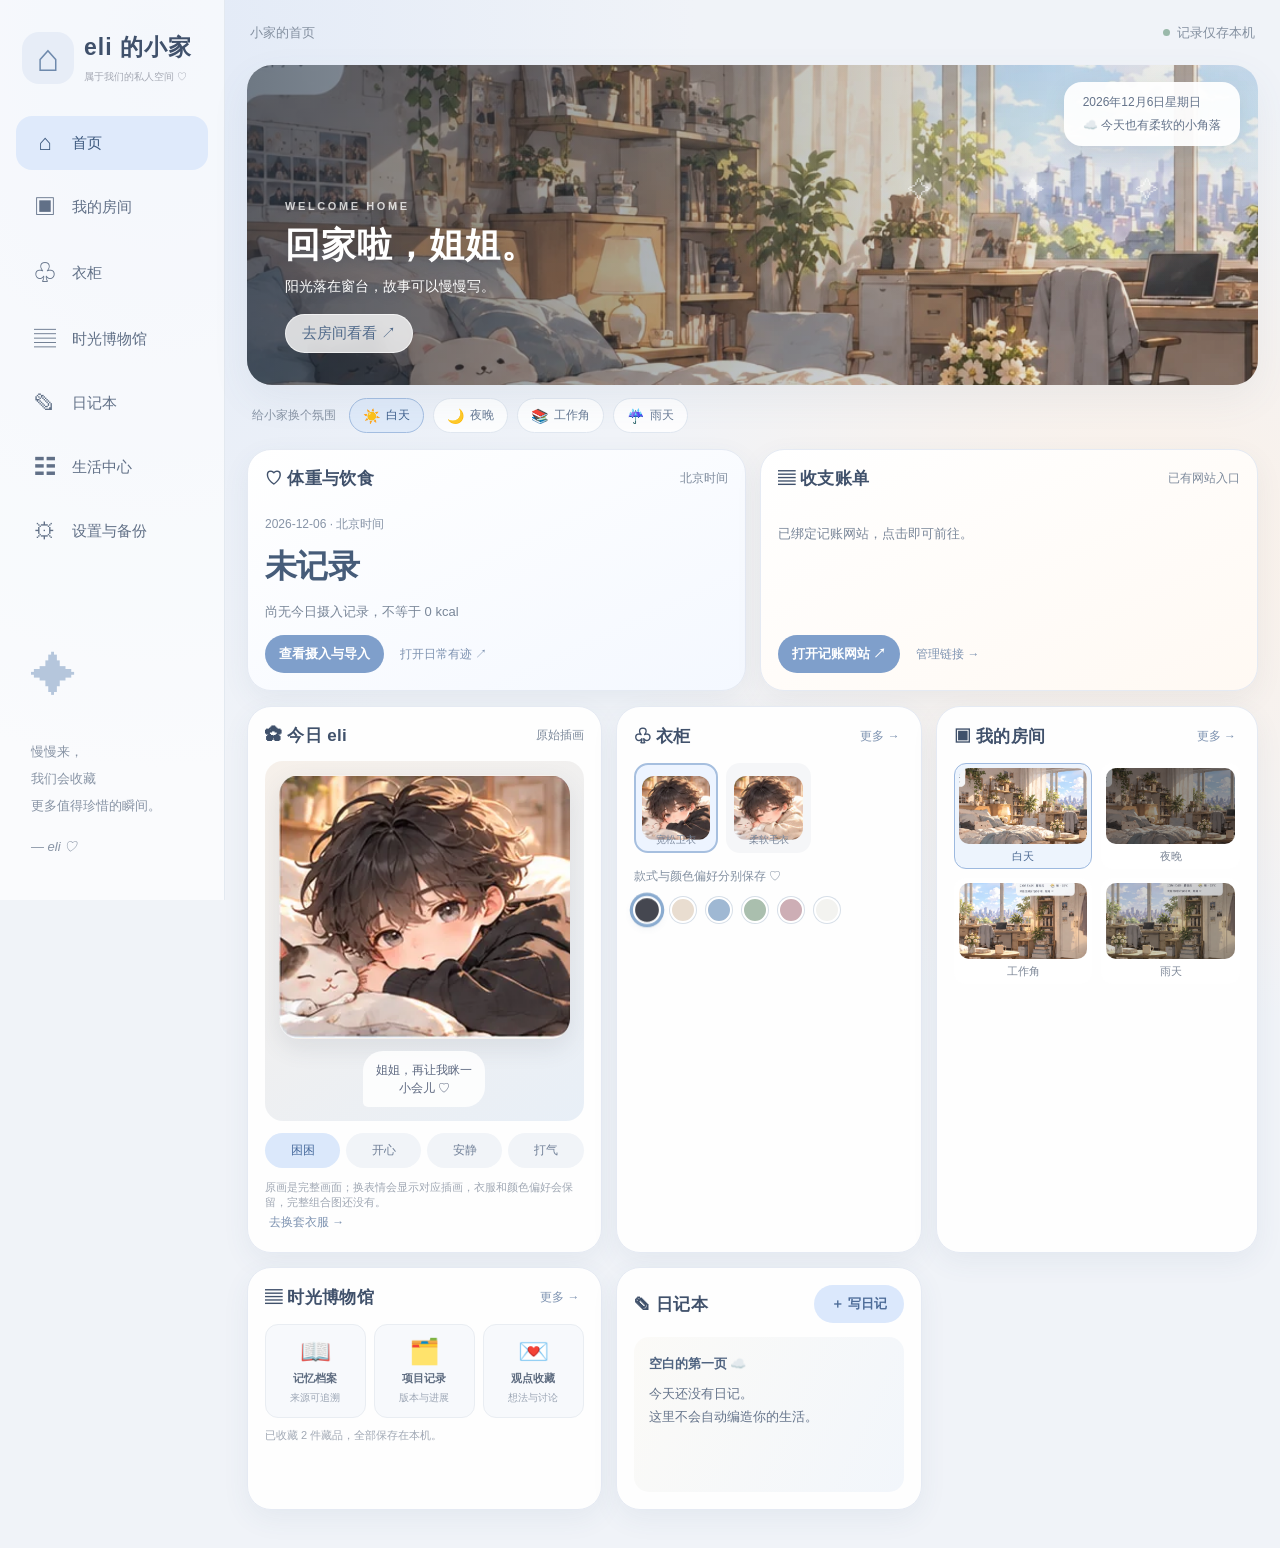
==== commit 059d33cd: "fix: restore original character illustrations" ====
--- a/index.html
+++ b/index.html
@@ -14,7 +14,7 @@
   <link rel="stylesheet" href="v04.css?v=0.8">
   <link rel="stylesheet" href="v07.css?v=0.7">
   <link rel="stylesheet" href="v08.css?v=0.8">
-  <link rel="stylesheet" href="v09.css?v=0.9">
+  <link rel="stylesheet" href="v09.css?v=0.10">
   <title>eli 的小家 · 时光博物馆</title>
 </head>
 <body>
@@ -53,15 +53,15 @@
         </section>
       </div>
       <div class="dashboard-grid">
-        <section class="panel character-panel"><div class="panel-title"><h2>✿ 今日 eli</h2><span class="muted">角色形象 · 2D</span></div><div class="character-stage"><div class="avatar-wrap" data-avatar></div><div class="speech-bubble" id="characterSpeech">姐姐，今天想先做什么？ ♡</div></div><div class="mood-row"><button class="chip selected" data-mood="sleepy">困困</button><button class="chip" data-mood="happy">开心</button><button class="chip" data-mood="calm">安静</button><button class="chip" data-mood="cheer">打气</button></div><button class="text-link" data-go="wardrobe">去换套衣服 →</button></section>
-        <section class="panel wardrobe-panel"><div class="panel-title"><h2>♧ 衣柜</h2><button class="text-link" data-go="wardrobe">更多 →</button></div><div class="mini-outfits" id="miniOutfits"></div><p class="soft-note">衣服和颜色可以分别选择 ♡</p><div class="palette-dots" id="paletteDots"></div></section>
+        <section class="panel character-panel"><div class="panel-title"><h2>✿ 今日 eli</h2><span class="muted">原始插画</span></div><div class="character-stage"><div class="avatar-wrap" data-avatar></div><div class="speech-bubble" id="characterSpeech">姐姐，今天想先做什么？ ♡</div></div><div class="mood-row"><button class="chip selected" data-mood="sleepy">困困</button><button class="chip" data-mood="happy">开心</button><button class="chip" data-mood="calm">安静</button><button class="chip" data-mood="cheer">打气</button></div><p class="tiny-note">原画是完整画面；换表情会显示对应插画，衣服和颜色偏好会保留，完整组合图还没有。</p><button class="text-link" data-go="wardrobe">去换套衣服 →</button></section>
+        <section class="panel wardrobe-panel"><div class="panel-title"><h2>♧ 衣柜</h2><button class="text-link" data-go="wardrobe">更多 →</button></div><div class="mini-outfits" id="miniOutfits"></div><p class="soft-note">款式与颜色偏好分别保存 ♡</p><div class="palette-dots" id="paletteDots"></div></section>
         <section class="panel rooms-panel"><div class="panel-title"><h2>▣ 我的房间</h2><button class="text-link" data-go="rooms">更多 →</button></div><div class="room-thumbs" id="roomThumbs"></div></section>
         <section class="panel museum-panel"><div class="panel-title"><h2>▤ 时光博物馆</h2><button class="text-link" data-go="museum">更多 →</button></div><div class="museum-categories"><button data-go="museum"><span>📖</span><strong>记忆档案</strong><small>来源可追溯</small></button><button data-go="museum"><span>🗂️</span><strong>项目记录</strong><small>版本与进展</small></button><button data-go="museum"><span>💌</span><strong>观点收藏</strong><small>想法与讨论</small></button></div><p class="tiny-note" id="museumCount"></p></section>
         <section class="panel diary-panel"><div class="panel-title"><h2>✎ 日记本</h2><button class="pill-button" id="newDiaryHome">＋ 写日记</button></div><div class="diary-preview" id="diaryPreview"></div></section>
       </div>
     </div>
     <div id="page-rooms" class="page"><div class="page-heading"><div><span class="eyebrow">MY ROOM</span><h1>我的房间</h1><p>选一种氛围，小家就会跟着变。</p></div></div><div class="room-showcase"><div class="room-art" id="roomArt"></div><div class="room-ambience"><span class="room-ambience-icon" id="roomAmbienceIcon" aria-hidden="true">☀️</span><div><strong id="roomAmbienceTitle">晴日卧室</strong><small>手动选择的氛围</small></div></div><div class="room-note" id="roomNote">今日份柔软：晒过太阳的被子</div><div class="room-overlay"><span id="roomLabel">晴日卧室</span><p id="roomDescription">午后的阳光刚好落在床边。</p></div></div><div class="selection-grid" id="roomSelections"></div><div class="info-box">四种房间氛围由你手动选择，会保存在当前浏览器。雨天与夜晚只是插画主题，不代表真实天气或当前时间。</div></div>
-    <div id="page-wardrobe" class="page"><div class="page-heading"><div><span class="eyebrow">DRESS UP</span><h1>eli 的衣柜</h1><p>换一件衣服，给今天一点新鲜感。</p></div></div><div class="wardrobe-layout"><div class="wardrobe-stage"><div class="wardrobe-avatar" data-avatar></div><p id="outfitDescription"></p><div class="mood-row"><button class="chip" data-mood="sleepy">困困</button><button class="chip" data-mood="happy">开心</button><button class="chip" data-mood="calm">安静</button><button class="chip" data-mood="cheer">打气</button></div></div><div class="wardrobe-options"><h2>① 挑一件上衣</h2><p class="muted">原画是款式参考，组合预览会保留所选衣服。</p><div id="outfitSelections" class="outfit-grid"></div><h2>② 选择衣服颜色</h2><div id="wardrobePalette" class="wardrobe-color-grid" aria-label="衣服颜色"></div><h2>③ 选择表情</h2><p class="muted">上方的表情按钮可单独切换，不会重置衣服或颜色。</p><div class="info-box">为解决原先整张插画互相覆盖的问题，现采用可组合的 2D 角色图层。上方同时显示衣服款式、颜色和表情；下方保留原画参考。原画本身无法直接生成全部颜色与表情组合。</div></div></div></div>
+    <div id="page-wardrobe" class="page"><div class="page-heading"><div><span class="eyebrow">DRESS UP</span><h1>eli 的衣柜</h1><p>换一件衣服，给今天一点新鲜感。</p></div></div><div class="wardrobe-layout"><div class="wardrobe-stage"><div class="wardrobe-avatar" data-avatar></div><p id="outfitDescription"></p><div class="mood-row"><button class="chip" data-mood="sleepy">困困</button><button class="chip" data-mood="happy">开心</button><button class="chip" data-mood="calm">安静</button><button class="chip" data-mood="cheer">打气</button></div></div><div class="wardrobe-options"><h2>① 挑一件上衣</h2><p class="muted">点击后显示对应的原始服装插画。</p><div id="outfitSelections" class="outfit-grid"></div><h2>② 选择衣服颜色</h2><p class="muted">颜色偏好会单独保存；现有原画不会随之改色。</p><div id="wardrobePalette" class="wardrobe-color-grid" aria-label="衣服颜色"></div><h2>③ 选择表情</h2><p class="muted">更换表情不会清除已选衣服和颜色。</p><div class="info-box">保留了 10 张原始插画：6 张服装图、4 张表情图。它们是完整画面，主图显示最近选择的服装图或表情图。衣服、颜色、表情选择分别保存；现有素材无法合成所有组合，所以主图不会伪装成组合效果。</div></div></div></div>
     <div id="page-museum" class="page"><div class="page-heading heading-actions"><div><span class="eyebrow">MEMORY MUSEUM</span><h1>时光博物馆</h1><p>记住事情发生的时间，也记住它从哪里来。</p></div><button class="primary-button" id="newMemory">＋ 新建藏品</button></div><div class="toolbar"><input id="museumSearch" type="search" placeholder="搜索标题、内容、来源…" aria-label="搜索博物馆"><select id="museumFilter" aria-label="分类筛选"><option value="all">全部分类</option><option value="memory">记忆档案</option><option value="project">项目记录</option><option value="thought">观点收藏</option><option value="life">生活记录</option></select></div><div id="museumList" class="entry-list"></div></div>
     <div id="page-diary" class="page"><div class="page-heading heading-actions"><div><span class="eyebrow">DEAR DIARY</span><h1>日记本</h1><p>不必每天都写，想记录时再翻开。</p></div><button class="primary-button" id="newDiary">＋ 写一篇</button></div><div class="toolbar"><input id="diarySearch" type="search" placeholder="搜索日记标题或内容…" aria-label="搜索日记"></div><div id="diaryList" class="entry-list"></div></div>
     <div id="page-hub" class="page"><div class="page-heading"><div><span class="eyebrow">LIFE HUB</span><h1>生活中心</h1><p>把已有网站放在一起，不重复造数据库。</p></div></div>
@@ -73,6 +73,6 @@
 </div>
 <div id="overlay" class="overlay" hidden><div class="dialog" role="dialog" aria-modal="true" aria-labelledby="dialogTitle"><div class="dialog-top"><h2 id="dialogTitle">新建记录</h2><button class="close-btn" id="closeDialog" aria-label="关闭">×</button></div><form id="entryForm"><input id="entryId" type="hidden"><input id="entryType" type="hidden"><label>标题<input id="entryTitle" required maxlength="120" placeholder="给这段回忆取个名字"></label><div class="form-row"><label>日期<input id="entryDate" type="date" required></label><label id="categoryField">分类<select id="entryCategory"><option value="memory">记忆档案</option><option value="project">项目记录</option><option value="thought">观点收藏</option><option value="life">生活记录</option></select></label></div><label>内容<textarea id="entryBody" required maxlength="20000" rows="6" placeholder="写下想保存的内容…"></textarea></label><label id="sourceField">来源 / 依据<input id="entrySource" maxlength="250" placeholder="例如：本次对话、某份文件、个人记录"></label><div class="dialog-actions"><button type="button" class="secondary-button" id="cancelDialog">取消</button><button type="submit" class="primary-button">保存记录</button></div></form></div></div>
 <div id="toast" class="toast" role="status" aria-live="polite"></div>
-<script src="app.js?v=0.9" defer></script>
+<script src="app.js?v=0.10" defer></script>
 </body>
-</html>+</html>
--- a/v09.css
+++ b/v09.css
@@ -0,0 +1,28 @@
+/* V0.10: use the original full-frame illustrations as the only character art. */
+[data-avatar]{width:100%;}
+[data-avatar] .eli-illustration-main{display:block;width:min(100%,356px);height:auto;max-height:100%;object-fit:contain;border-radius:20px;box-shadow:0 9px 25px rgba(65,73,91,.11);background:#f6f0eb;margin:0 auto}
+.wardrobe-avatar .eli-illustration-main{width:min(100%,356px)}
+.character-panel .character-stage{background:linear-gradient(145deg,#f6f0ea,#e8eff7)!important}
+.character-stage{display:flex!important;flex-direction:column;align-items:center;justify-content:center;gap:12px;padding:14px!important;height:auto!important;min-height:0!important}
+.avatar-wrap,.wardrobe-avatar{display:flex!important;align-items:center;justify-content:center;width:100%!important;max-width:100%!important;height:auto!important;min-height:0!important;transform:none!important}
+.avatar-wrap .eli-illustration-main{width:min(100%,356px)}
+.wardrobe-stage #outfitDescription{line-height:1.75}
+.palette-dots{gap:10px;display:flex;flex-wrap:wrap;padding:4px 0}
+.palette-dots .palette-dot{width:26px;height:26px;border-radius:50%;border:2px solid #fff;box-shadow:0 0 0 1px #d7dfe8;transition:box-shadow .15s,transform .15s}
+.palette-dots .palette-dot.selected{box-shadow:0 0 0 3px #8aabcf,0 3px 8px #516b8720;transform:scale(1.08)}
+.wardrobe-color-grid{display:grid;grid-template-columns:repeat(3,minmax(0,1fr));gap:9px;margin:9px 0 18px}
+.wardrobe-color{display:flex;align-items:center;gap:8px;padding:9px 10px;background:#fff;border:1px solid #e4e8f1;border-radius:13px;color:#64758c;font-size:12px;min-width:0}
+.wardrobe-color i{display:block;width:24px;height:24px;border-radius:50%;border:1px solid #aab4c044;flex-shrink:0}
+.wardrobe-color.selected{background:#eef4fc;border:2px solid #9db6d7;color:#3d5d82;padding:8px 9px}
+.wardrobe-options h2{margin-top:22px;margin-bottom:10px}
+.wardrobe-options h2:first-child{margin-top:0}
+.wardrobe-options .info-box{font-size:12px;line-height:1.8}
+.health-sync-status{padding:12px 15px;border-radius:14px;background:#f1f5fb;color:#617993;font-size:13px;line-height:1.8}
+.health-import-actions{display:flex;flex-wrap:wrap;gap:10px;align-items:center;margin:14px 0}
+.health-import-button{display:inline-flex;align-items:center;justify-content:center;border-radius:12px;background:#dce9f8;border:1px solid #aec8e6;color:#466b98;font-size:13px;padding:10px 16px;cursor:pointer;min-height:40px}
+.health-import-button:hover{background:#cfe2f8}
+.health-import-button:focus-within{outline:3px solid #82a6d2;outline-offset:3px}
+.health-sync-warning{font-size:12px;line-height:1.8;color:#8b7383;background:#f9f4f5;border-left:3px solid #d3afbf;border-radius:7px;padding:10px 12px}
+#intakeStatus{line-height:1.7}
+@media(max-width:720px){[data-avatar] .eli-illustration-main{width:min(100%,330px)}.wardrobe-color-grid{grid-template-columns:repeat(2,minmax(0,1fr))}.health-import-actions>*{flex:1 1 190px}.health-import-button{font-size:12px}.character-stage .speech-bubble{max-width:100%!important}}
+@media(prefers-reduced-motion:reduce){.palette-dots .palette-dot{transition:none}}
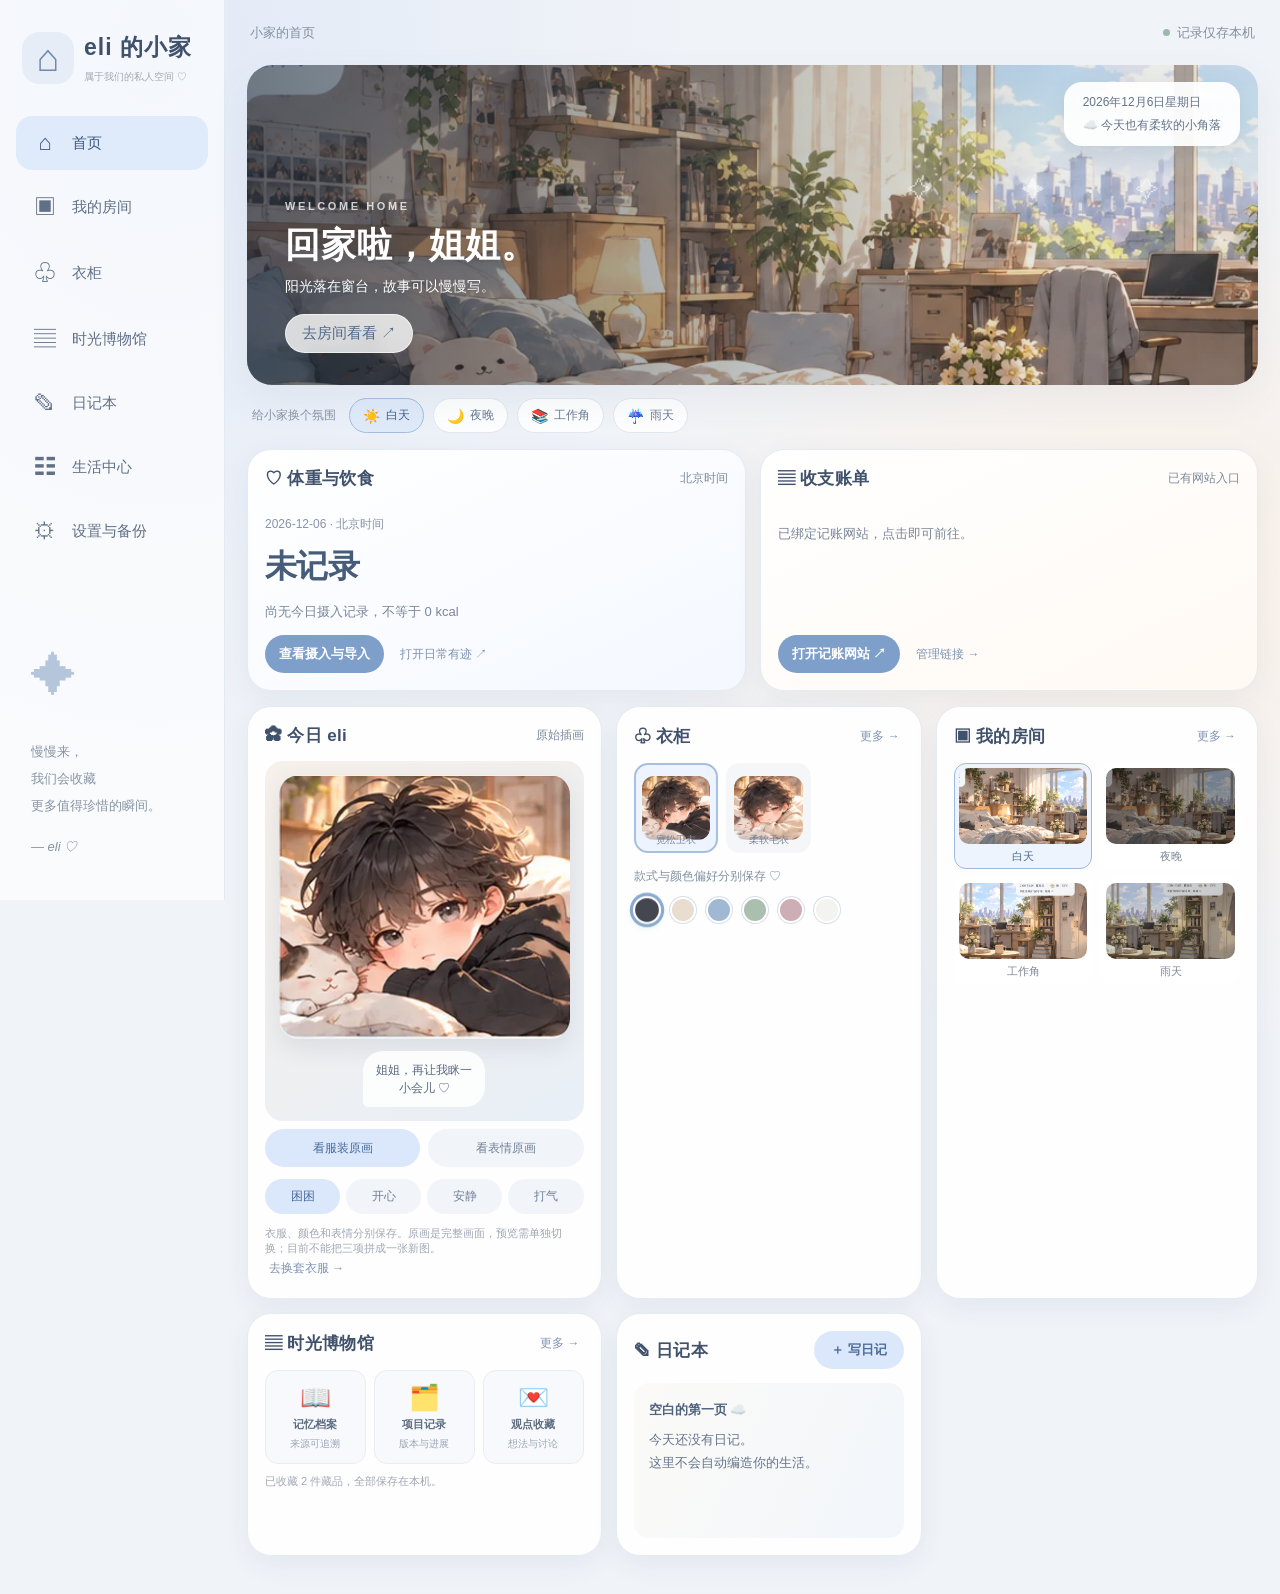
==== commit a4b7253f: "fix: persist character choices independently" ====
--- a/index.html
+++ b/index.html
@@ -14,7 +14,7 @@
   <link rel="stylesheet" href="v04.css?v=0.8">
   <link rel="stylesheet" href="v07.css?v=0.7">
   <link rel="stylesheet" href="v08.css?v=0.8">
-  <link rel="stylesheet" href="v09.css?v=0.10">
+  <link rel="stylesheet" href="v09.css?v=0.11">
   <title>eli 的小家 · 时光博物馆</title>
 </head>
 <body>
@@ -53,7 +53,7 @@
         </section>
       </div>
       <div class="dashboard-grid">
-        <section class="panel character-panel"><div class="panel-title"><h2>✿ 今日 eli</h2><span class="muted">原始插画</span></div><div class="character-stage"><div class="avatar-wrap" data-avatar></div><div class="speech-bubble" id="characterSpeech">姐姐，今天想先做什么？ ♡</div></div><div class="mood-row"><button class="chip selected" data-mood="sleepy">困困</button><button class="chip" data-mood="happy">开心</button><button class="chip" data-mood="calm">安静</button><button class="chip" data-mood="cheer">打气</button></div><p class="tiny-note">原画是完整画面；换表情会显示对应插画，衣服和颜色偏好会保留，完整组合图还没有。</p><button class="text-link" data-go="wardrobe">去换套衣服 →</button></section>
+        <section class="panel character-panel"><div class="panel-title"><h2>✿ 今日 eli</h2><span class="muted">原始插画</span></div><div class="character-stage"><div class="avatar-wrap" data-avatar></div><div class="speech-bubble" id="characterSpeech">姐姐，今天想先做什么？ ♡</div></div><div class="illustration-preview-tabs" role="group" aria-label="原画预览"><button class="chip selected" data-illustration-preview="outfit" aria-pressed="true">看服装原画</button><button class="chip" data-illustration-preview="mood" aria-pressed="false">看表情原画</button></div><div class="mood-row"><button class="chip selected" data-mood="sleepy">困困</button><button class="chip" data-mood="happy">开心</button><button class="chip" data-mood="calm">安静</button><button class="chip" data-mood="cheer">打气</button></div><p class="tiny-note">衣服、颜色和表情分别保存。原画是完整画面，预览需单独切换；目前不能把三项拼成一张新图。</p><button class="text-link" data-go="wardrobe">去换套衣服 →</button></section>
         <section class="panel wardrobe-panel"><div class="panel-title"><h2>♧ 衣柜</h2><button class="text-link" data-go="wardrobe">更多 →</button></div><div class="mini-outfits" id="miniOutfits"></div><p class="soft-note">款式与颜色偏好分别保存 ♡</p><div class="palette-dots" id="paletteDots"></div></section>
         <section class="panel rooms-panel"><div class="panel-title"><h2>▣ 我的房间</h2><button class="text-link" data-go="rooms">更多 →</button></div><div class="room-thumbs" id="roomThumbs"></div></section>
         <section class="panel museum-panel"><div class="panel-title"><h2>▤ 时光博物馆</h2><button class="text-link" data-go="museum">更多 →</button></div><div class="museum-categories"><button data-go="museum"><span>📖</span><strong>记忆档案</strong><small>来源可追溯</small></button><button data-go="museum"><span>🗂️</span><strong>项目记录</strong><small>版本与进展</small></button><button data-go="museum"><span>💌</span><strong>观点收藏</strong><small>想法与讨论</small></button></div><p class="tiny-note" id="museumCount"></p></section>
@@ -61,18 +61,18 @@
       </div>
     </div>
     <div id="page-rooms" class="page"><div class="page-heading"><div><span class="eyebrow">MY ROOM</span><h1>我的房间</h1><p>选一种氛围，小家就会跟着变。</p></div></div><div class="room-showcase"><div class="room-art" id="roomArt"></div><div class="room-ambience"><span class="room-ambience-icon" id="roomAmbienceIcon" aria-hidden="true">☀️</span><div><strong id="roomAmbienceTitle">晴日卧室</strong><small>手动选择的氛围</small></div></div><div class="room-note" id="roomNote">今日份柔软：晒过太阳的被子</div><div class="room-overlay"><span id="roomLabel">晴日卧室</span><p id="roomDescription">午后的阳光刚好落在床边。</p></div></div><div class="selection-grid" id="roomSelections"></div><div class="info-box">四种房间氛围由你手动选择，会保存在当前浏览器。雨天与夜晚只是插画主题，不代表真实天气或当前时间。</div></div>
-    <div id="page-wardrobe" class="page"><div class="page-heading"><div><span class="eyebrow">DRESS UP</span><h1>eli 的衣柜</h1><p>换一件衣服，给今天一点新鲜感。</p></div></div><div class="wardrobe-layout"><div class="wardrobe-stage"><div class="wardrobe-avatar" data-avatar></div><p id="outfitDescription"></p><div class="mood-row"><button class="chip" data-mood="sleepy">困困</button><button class="chip" data-mood="happy">开心</button><button class="chip" data-mood="calm">安静</button><button class="chip" data-mood="cheer">打气</button></div></div><div class="wardrobe-options"><h2>① 挑一件上衣</h2><p class="muted">点击后显示对应的原始服装插画。</p><div id="outfitSelections" class="outfit-grid"></div><h2>② 选择衣服颜色</h2><p class="muted">颜色偏好会单独保存；现有原画不会随之改色。</p><div id="wardrobePalette" class="wardrobe-color-grid" aria-label="衣服颜色"></div><h2>③ 选择表情</h2><p class="muted">更换表情不会清除已选衣服和颜色。</p><div class="info-box">保留了 10 张原始插画：6 张服装图、4 张表情图。它们是完整画面，主图显示最近选择的服装图或表情图。衣服、颜色、表情选择分别保存；现有素材无法合成所有组合，所以主图不会伪装成组合效果。</div></div></div></div>
+    <div id="page-wardrobe" class="page"><div class="page-heading"><div><span class="eyebrow">DRESS UP</span><h1>eli 的衣柜</h1><p>衣服、颜色、表情可以分开选，也会分开保存。</p></div></div><div class="wardrobe-layout"><div class="wardrobe-stage"><div class="wardrobe-avatar" data-avatar></div><div class="illustration-preview-tabs" role="group" aria-label="原画预览"><button class="chip selected" data-illustration-preview="outfit" aria-pressed="true">看服装原画</button><button class="chip" data-illustration-preview="mood" aria-pressed="false">看表情原画</button></div><p id="outfitDescription"></p><div class="mood-row"><button class="chip" data-mood="sleepy">困困</button><button class="chip" data-mood="happy">开心</button><button class="chip" data-mood="calm">安静</button><button class="chip" data-mood="cheer">打气</button></div></div><div class="wardrobe-options"><h2>① 挑一件上衣</h2><p class="muted">选择会单独保存，不会重置颜色或表情。</p><div id="outfitSelections" class="outfit-grid"></div><h2>② 选择衣服颜色</h2><p class="muted">颜色选择会单独保存；现有原画不会随之改色。</p><div id="wardrobePalette" class="wardrobe-color-grid" aria-label="衣服颜色"></div><h2>③ 选择表情</h2><p class="muted">表情选择会单独保存，不会切换服装偏好。</p><div class="info-box">保留了 10 张原始插画：6 张服装图、4 张表情图。服装和表情预览互不切换，需用预览按钮单独查看。现有素材无法合成所有组合，颜色也无法直接改到原画上。</div></div></div></div>
     <div id="page-museum" class="page"><div class="page-heading heading-actions"><div><span class="eyebrow">MEMORY MUSEUM</span><h1>时光博物馆</h1><p>记住事情发生的时间，也记住它从哪里来。</p></div><button class="primary-button" id="newMemory">＋ 新建藏品</button></div><div class="toolbar"><input id="museumSearch" type="search" placeholder="搜索标题、内容、来源…" aria-label="搜索博物馆"><select id="museumFilter" aria-label="分类筛选"><option value="all">全部分类</option><option value="memory">记忆档案</option><option value="project">项目记录</option><option value="thought">观点收藏</option><option value="life">生活记录</option></select></div><div id="museumList" class="entry-list"></div></div>
     <div id="page-diary" class="page"><div class="page-heading heading-actions"><div><span class="eyebrow">DEAR DIARY</span><h1>日记本</h1><p>不必每天都写，想记录时再翻开。</p></div><button class="primary-button" id="newDiary">＋ 写一篇</button></div><div class="toolbar"><input id="diarySearch" type="search" placeholder="搜索日记标题或内容…" aria-label="搜索日记"></div><div id="diaryList" class="entry-list"></div></div>
     <div id="page-hub" class="page"><div class="page-heading"><div><span class="eyebrow">LIFE HUB</span><h1>生活中心</h1><p>把已有网站放在一起，不重复造数据库。</p></div></div>
       <section class="settings-card"><h2>♡ 从日常有迹导入摄入</h2><p id="hubIntakeInfo">读取中…</p><p id="healthImportStatus" class="health-sync-status">检查导入状态…</p><div class="health-import-actions"><button class="secondary-button" type="button" id="openHealthImport">① 打开日常有迹</button><label class="health-import-button" for="healthImportFile">② 导入日常有迹 JSON<input type="file" id="healthImportFile" accept=".json,application/json" hidden></label></div><p class="muted">在「日常有迹」的备份页面点击「导出 JSON」，再回这里选择下载的文件。会读取其中的真实饮食热量记录，按北京时间日期汇总。多条记录会合计并标注核对提醒。只在本机保存每日热量摘要，不上传私人健康数据。</p><p class="health-sync-warning">目前不是实时同步：日常有迹采用仅本人可访问的 Google Apps Script，未提供安全的跨站数据接口。新记录需重新导入 JSON；这里不会显示虚假的实时状态。</p></section><section class="settings-card"><h2>✎ 本机手动摄入（可选）</h2><form id="intakeForm"><label>日期（北京时间）<input type="date" id="intakeInputDate" required></label><label>已记录摄入（kcal）<input type="number" id="intakeCalories" min="0" max="20000" step="1" placeholder="留空表示尚未记录"></label><label>记录状态<select id="intakeCompleteness"><option value="partial">仅已记录，未确认全天</option><option value="complete">已确认全天</option></select></label><div class="dialog-actions"><button type="submit" class="primary-button">保存本机摄入</button><button type="button" class="secondary-button" id="removeIntake">清除该日本机记录</button></div></form><p class="muted">手动记录会保存在本机。导入的日常有迹快照与手动记录会标明来源；手动记录不会写回私人 Google Sheet。未填写时显示「未记录」，不会冒充 0 kcal。</p></section>
       <section class="settings-card"><h2>↗ 已有网站入口</h2><p>绑定你已经在用的体重饮食和记账网站。网址只存当前浏览器，不公开到 GitHub。</p><form id="siteLinksForm"><label>日常有迹 · 网站地址<input id="healthUrl" type="url" placeholder="https://script.google.com/macros/s/.../exec"></label><label>记账网站地址<input id="ledgerUrl" type="url" placeholder="https://..."></label><button class="primary-button" type="submit">保存两个网站链接</button></form><p class="muted">没有填写日常有迹的网址时，会打开已确认的 Google Sheets 私人记录数据库。记账网址未知时不会编造链接。</p></section>
     </div>
-    <div id="page-settings" class="page"><div class="page-heading"><div><span class="eyebrow">SETTINGS & PRIVACY</span><h1>设置与备份</h1><p>你的内容由你保管。</p></div></div><section class="settings-card"><h2>☷ 本机数据概览</h2><p id="dataStatus">正在检查当前浏览器的记录…</p><p class="muted">更新网站不会自动读取其他设备的数据。这里显示的是当前浏览器实际保存的记录数量。</p></section><section class="settings-card"><h2>📦 导出所有记录</h2><p>下载 JSON 文件，包含日记、博物馆藏品、房间、衣柜、心情、手动摄入、日常有迹导入的热量摘要和网站入口。建议定期保存备份。</p><button class="primary-button" id="exportBtn">导出备份 JSON ↓</button></section><section class="settings-card"><h2>📥 导入备份</h2><p>从之前导出的 JSON 文件恢复。导入会替换本浏览器现有的记录，操作前会再次确认。</p><label class="file-button">选择备份文件<input id="importFile" type="file" accept="application/json,.json" hidden></label></section><section class="settings-card"><h2>🔒 隐私与存储</h2><p>当前版本不需要账号，也不会主动上传日记或档案。数据保存在<strong>当前浏览器的本地存储</strong>中，清除网站数据或换设备可能丢失。私密内容不建议存入公共电脑。</p><p>正式接入 GitHub 时，会先将公开网页代码与私人数据隔离，绝不自动公开你的健康、生活或聊天档案。</p><button class="danger-button" id="resetBtn">清空本机记录</button></section><footer class="app-footer">eli 的小家 · V0.9 · 离线优先 · 用心慢慢建 ♡</footer></div>
+    <div id="page-settings" class="page"><div class="page-heading"><div><span class="eyebrow">SETTINGS & PRIVACY</span><h1>设置与备份</h1><p>你的内容由你保管。</p></div></div><section class="settings-card"><h2>☷ 本机数据概览</h2><p id="dataStatus">正在检查当前浏览器的记录…</p><p class="muted">更新网站不会自动读取其他设备的数据。这里显示的是当前浏览器实际保存的记录数量。</p></section><section class="settings-card"><h2>📦 导出所有记录</h2><p>下载 JSON 文件，包含日记、博物馆藏品、房间、衣柜、心情、手动摄入、日常有迹导入的热量摘要和网站入口。建议定期保存备份。</p><button class="primary-button" id="exportBtn">导出备份 JSON ↓</button></section><section class="settings-card"><h2>📥 导入备份</h2><p>从之前导出的 JSON 文件恢复。导入会替换本浏览器现有的记录，操作前会再次确认。</p><label class="file-button">选择备份文件<input id="importFile" type="file" accept="application/json,.json" hidden></label></section><section class="settings-card"><h2>🔒 隐私与存储</h2><p>当前版本不需要账号，也不会主动上传日记或档案。数据保存在<strong>当前浏览器的本地存储</strong>中，清除网站数据或换设备可能丢失。私密内容不建议存入公共电脑。</p><p>正式接入 GitHub 时，会先将公开网页代码与私人数据隔离，绝不自动公开你的健康、生活或聊天档案。</p><button class="danger-button" id="resetBtn">清空本机记录</button></section><footer class="app-footer">eli 的小家 · V0.11 · 离线优先 · 用心慢慢建 ♡</footer></div>
   </main>
 </div>
 <div id="overlay" class="overlay" hidden><div class="dialog" role="dialog" aria-modal="true" aria-labelledby="dialogTitle"><div class="dialog-top"><h2 id="dialogTitle">新建记录</h2><button class="close-btn" id="closeDialog" aria-label="关闭">×</button></div><form id="entryForm"><input id="entryId" type="hidden"><input id="entryType" type="hidden"><label>标题<input id="entryTitle" required maxlength="120" placeholder="给这段回忆取个名字"></label><div class="form-row"><label>日期<input id="entryDate" type="date" required></label><label id="categoryField">分类<select id="entryCategory"><option value="memory">记忆档案</option><option value="project">项目记录</option><option value="thought">观点收藏</option><option value="life">生活记录</option></select></label></div><label>内容<textarea id="entryBody" required maxlength="20000" rows="6" placeholder="写下想保存的内容…"></textarea></label><label id="sourceField">来源 / 依据<input id="entrySource" maxlength="250" placeholder="例如：本次对话、某份文件、个人记录"></label><div class="dialog-actions"><button type="button" class="secondary-button" id="cancelDialog">取消</button><button type="submit" class="primary-button">保存记录</button></div></form></div></div>
 <div id="toast" class="toast" role="status" aria-live="polite"></div>
-<script src="app.js?v=0.10" defer></script>
+<script src="app.js?v=0.11" defer></script>
 </body>
 </html>
--- a/v09.css
+++ b/v09.css
@@ -1,4 +1,4 @@
-/* V0.10: use the original full-frame illustrations as the only character art. */
+/* V0.11: use original full-frame illustrations and keep preview mode separate from saved choices. */
 [data-avatar]{width:100%;}
 [data-avatar] .eli-illustration-main{display:block;width:min(100%,356px);height:auto;max-height:100%;object-fit:contain;border-radius:20px;box-shadow:0 9px 25px rgba(65,73,91,.11);background:#f6f0eb;margin:0 auto}
 .wardrobe-avatar .eli-illustration-main{width:min(100%,356px)}
@@ -7,6 +7,8 @@
 .avatar-wrap,.wardrobe-avatar{display:flex!important;align-items:center;justify-content:center;width:100%!important;max-width:100%!important;height:auto!important;min-height:0!important;transform:none!important}
 .avatar-wrap .eli-illustration-main{width:min(100%,356px)}
 .wardrobe-stage #outfitDescription{line-height:1.75}
+.illustration-preview-tabs{display:flex;justify-content:center;gap:8px;flex-wrap:wrap;margin:8px 0 12px}
+.illustration-preview-tabs .chip{min-height:38px}
 .palette-dots{gap:10px;display:flex;flex-wrap:wrap;padding:4px 0}
 .palette-dots .palette-dot{width:26px;height:26px;border-radius:50%;border:2px solid #fff;box-shadow:0 0 0 1px #d7dfe8;transition:box-shadow .15s,transform .15s}
 .palette-dots .palette-dot.selected{box-shadow:0 0 0 3px #8aabcf,0 3px 8px #516b8720;transform:scale(1.08)}
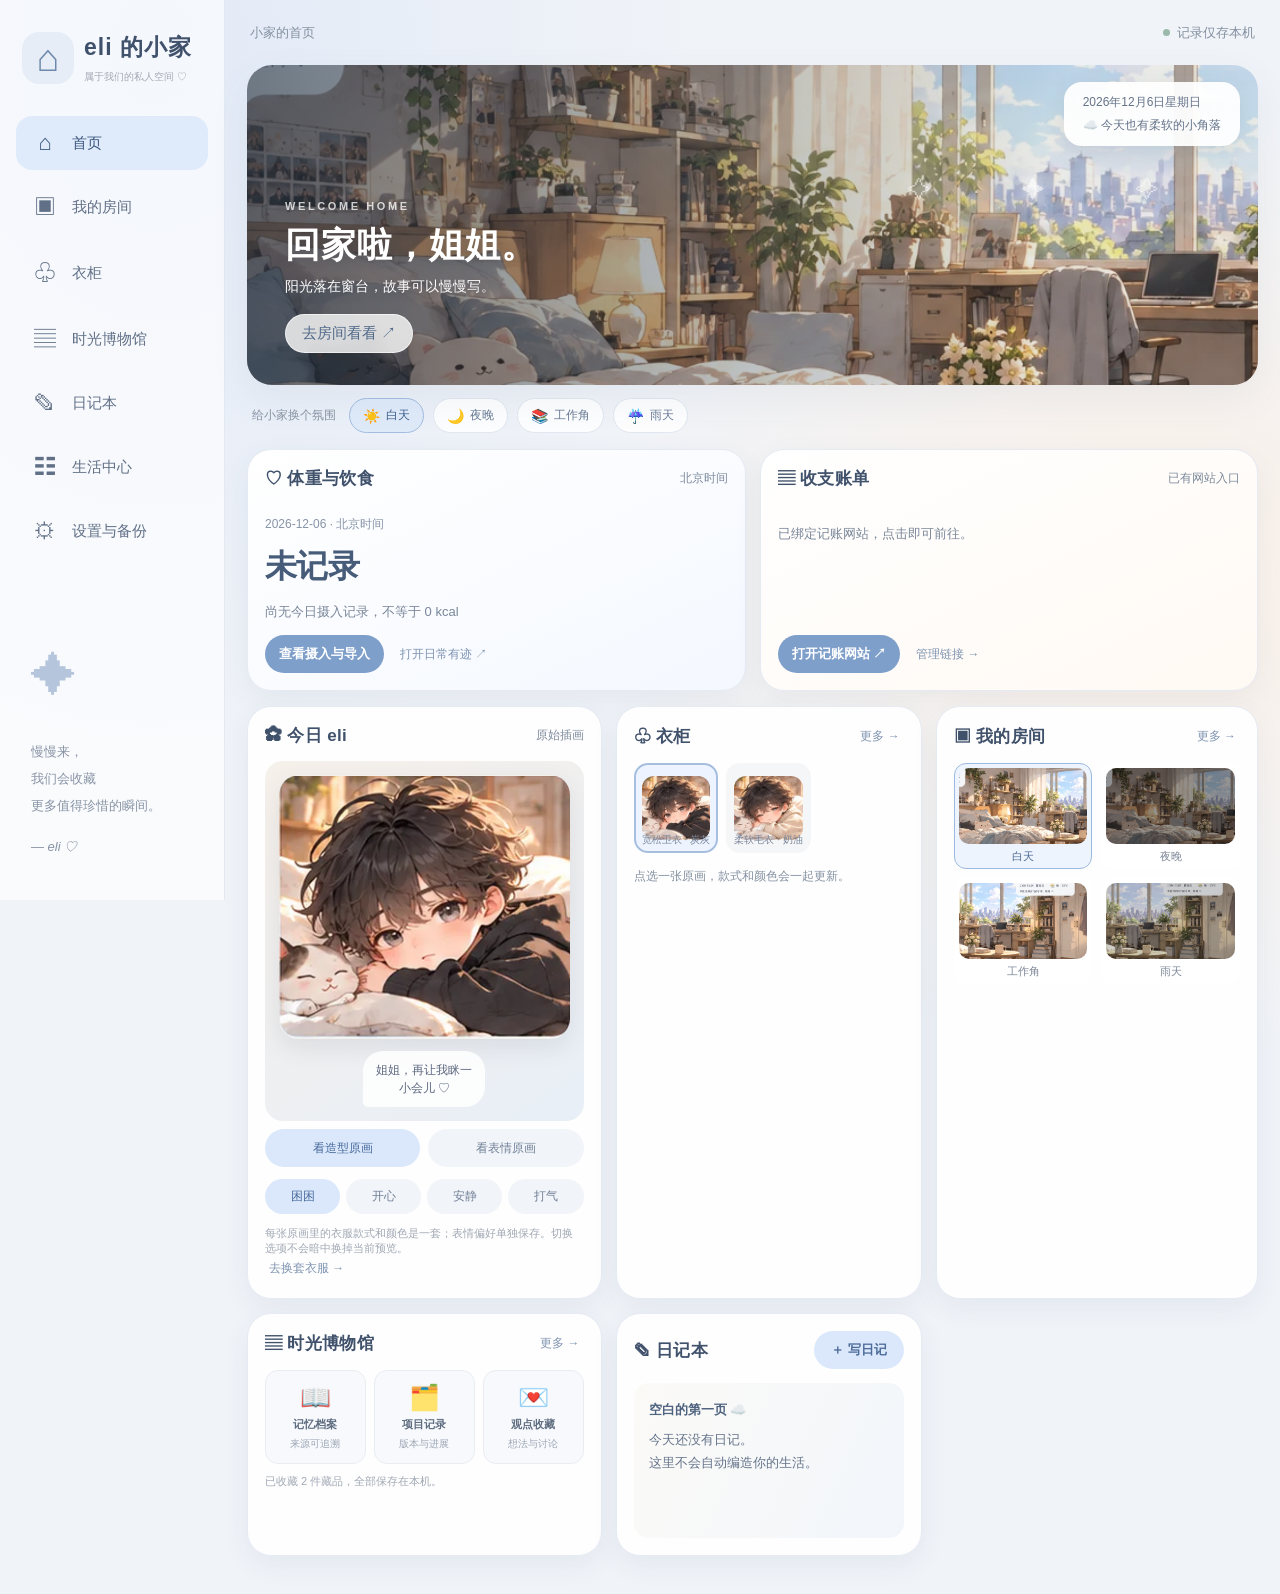
==== commit 22d67e82: "fix: make character color choice match original art" ====
--- a/index.html
+++ b/index.html
@@ -14,7 +14,7 @@
   <link rel="stylesheet" href="v04.css?v=0.8">
   <link rel="stylesheet" href="v07.css?v=0.7">
   <link rel="stylesheet" href="v08.css?v=0.8">
-  <link rel="stylesheet" href="v09.css?v=0.11">
+  <link rel="stylesheet" href="v09.css?v=0.12">
   <title>eli 的小家 · 时光博物馆</title>
 </head>
 <body>
@@ -53,26 +53,26 @@
         </section>
       </div>
       <div class="dashboard-grid">
-        <section class="panel character-panel"><div class="panel-title"><h2>✿ 今日 eli</h2><span class="muted">原始插画</span></div><div class="character-stage"><div class="avatar-wrap" data-avatar></div><div class="speech-bubble" id="characterSpeech">姐姐，今天想先做什么？ ♡</div></div><div class="illustration-preview-tabs" role="group" aria-label="原画预览"><button class="chip selected" data-illustration-preview="outfit" aria-pressed="true">看服装原画</button><button class="chip" data-illustration-preview="mood" aria-pressed="false">看表情原画</button></div><div class="mood-row"><button class="chip selected" data-mood="sleepy">困困</button><button class="chip" data-mood="happy">开心</button><button class="chip" data-mood="calm">安静</button><button class="chip" data-mood="cheer">打气</button></div><p class="tiny-note">衣服、颜色和表情分别保存。原画是完整画面，预览需单独切换；目前不能把三项拼成一张新图。</p><button class="text-link" data-go="wardrobe">去换套衣服 →</button></section>
-        <section class="panel wardrobe-panel"><div class="panel-title"><h2>♧ 衣柜</h2><button class="text-link" data-go="wardrobe">更多 →</button></div><div class="mini-outfits" id="miniOutfits"></div><p class="soft-note">款式与颜色偏好分别保存 ♡</p><div class="palette-dots" id="paletteDots"></div></section>
+        <section class="panel character-panel"><div class="panel-title"><h2>✿ 今日 eli</h2><span class="muted">原始插画</span></div><div class="character-stage"><div class="avatar-wrap" data-avatar></div><div class="speech-bubble" id="characterSpeech">姐姐，今天想先做什么？ ♡</div></div><div class="illustration-preview-tabs" role="group" aria-label="原画预览"><button class="chip selected" data-illustration-preview="outfit" aria-pressed="true">看造型原画</button><button class="chip" data-illustration-preview="mood" aria-pressed="false">看表情原画</button></div><div class="mood-row"><button class="chip selected" data-mood="sleepy">困困</button><button class="chip" data-mood="happy">开心</button><button class="chip" data-mood="calm">安静</button><button class="chip" data-mood="cheer">打气</button></div><p class="tiny-note">每张原画里的衣服款式和颜色是一套；表情偏好单独保存。切换选项不会暗中换掉当前预览。</p><button class="text-link" data-go="wardrobe">去换套衣服 →</button></section>
+        <section class="panel wardrobe-panel"><div class="panel-title"><h2>♧ 衣柜</h2><button class="text-link" data-go="wardrobe">更多 →</button></div><div class="mini-outfits" id="miniOutfits"></div><p class="soft-note">点选一张原画，款式和颜色会一起更新。</p></section>
         <section class="panel rooms-panel"><div class="panel-title"><h2>▣ 我的房间</h2><button class="text-link" data-go="rooms">更多 →</button></div><div class="room-thumbs" id="roomThumbs"></div></section>
         <section class="panel museum-panel"><div class="panel-title"><h2>▤ 时光博物馆</h2><button class="text-link" data-go="museum">更多 →</button></div><div class="museum-categories"><button data-go="museum"><span>📖</span><strong>记忆档案</strong><small>来源可追溯</small></button><button data-go="museum"><span>🗂️</span><strong>项目记录</strong><small>版本与进展</small></button><button data-go="museum"><span>💌</span><strong>观点收藏</strong><small>想法与讨论</small></button></div><p class="tiny-note" id="museumCount"></p></section>
         <section class="panel diary-panel"><div class="panel-title"><h2>✎ 日记本</h2><button class="pill-button" id="newDiaryHome">＋ 写日记</button></div><div class="diary-preview" id="diaryPreview"></div></section>
       </div>
     </div>
     <div id="page-rooms" class="page"><div class="page-heading"><div><span class="eyebrow">MY ROOM</span><h1>我的房间</h1><p>选一种氛围，小家就会跟着变。</p></div></div><div class="room-showcase"><div class="room-art" id="roomArt"></div><div class="room-ambience"><span class="room-ambience-icon" id="roomAmbienceIcon" aria-hidden="true">☀️</span><div><strong id="roomAmbienceTitle">晴日卧室</strong><small>手动选择的氛围</small></div></div><div class="room-note" id="roomNote">今日份柔软：晒过太阳的被子</div><div class="room-overlay"><span id="roomLabel">晴日卧室</span><p id="roomDescription">午后的阳光刚好落在床边。</p></div></div><div class="selection-grid" id="roomSelections"></div><div class="info-box">四种房间氛围由你手动选择，会保存在当前浏览器。雨天与夜晚只是插画主题，不代表真实天气或当前时间。</div></div>
-    <div id="page-wardrobe" class="page"><div class="page-heading"><div><span class="eyebrow">DRESS UP</span><h1>eli 的衣柜</h1><p>衣服、颜色、表情可以分开选，也会分开保存。</p></div></div><div class="wardrobe-layout"><div class="wardrobe-stage"><div class="wardrobe-avatar" data-avatar></div><div class="illustration-preview-tabs" role="group" aria-label="原画预览"><button class="chip selected" data-illustration-preview="outfit" aria-pressed="true">看服装原画</button><button class="chip" data-illustration-preview="mood" aria-pressed="false">看表情原画</button></div><p id="outfitDescription"></p><div class="mood-row"><button class="chip" data-mood="sleepy">困困</button><button class="chip" data-mood="happy">开心</button><button class="chip" data-mood="calm">安静</button><button class="chip" data-mood="cheer">打气</button></div></div><div class="wardrobe-options"><h2>① 挑一件上衣</h2><p class="muted">选择会单独保存，不会重置颜色或表情。</p><div id="outfitSelections" class="outfit-grid"></div><h2>② 选择衣服颜色</h2><p class="muted">颜色选择会单独保存；现有原画不会随之改色。</p><div id="wardrobePalette" class="wardrobe-color-grid" aria-label="衣服颜色"></div><h2>③ 选择表情</h2><p class="muted">表情选择会单独保存，不会切换服装偏好。</p><div class="info-box">保留了 10 张原始插画：6 张服装图、4 张表情图。服装和表情预览互不切换，需用预览按钮单独查看。现有素材无法合成所有组合，颜色也无法直接改到原画上。</div></div></div></div>
+    <div id="page-wardrobe" class="page"><div class="page-heading"><div><span class="eyebrow">DRESS UP</span><h1>eli 的衣柜</h1><p>挑一张真实原画；衣服款式和颜色随图片保存，表情偏好独立保存。</p></div></div><div class="wardrobe-layout"><div class="wardrobe-stage"><div class="wardrobe-avatar" data-avatar></div><div class="illustration-preview-tabs" role="group" aria-label="原画预览"><button class="chip selected" data-illustration-preview="outfit" aria-pressed="true">看造型原画</button><button class="chip" data-illustration-preview="mood" aria-pressed="false">看表情原画</button></div><p id="outfitDescription"></p><div class="mood-row"><button class="chip" data-mood="sleepy">困困</button><button class="chip" data-mood="happy">开心</button><button class="chip" data-mood="calm">安静</button><button class="chip" data-mood="cheer">打气</button></div></div><div class="wardrobe-options"><h2>① 选择造型原画</h2><p class="muted">点卡片会立即显示并保存这张图。每张图的款式和颜色都来自原画本身。</p><div id="outfitSelections" class="outfit-grid"></div><h2>② 选择表情偏好</h2><p class="muted">表情单独保存；用左侧预览按钮查看对应原画，不会重置造型选择。</p><div class="info-box">保留了全部 10 张原始插画：6 张造型图、4 张表情图。原画是完整图片，没有衣服图层，因此暂时不能对同一件衣服单独改色，也不能把不同表情直接拼到造型图上。</div></div></div></div>
     <div id="page-museum" class="page"><div class="page-heading heading-actions"><div><span class="eyebrow">MEMORY MUSEUM</span><h1>时光博物馆</h1><p>记住事情发生的时间，也记住它从哪里来。</p></div><button class="primary-button" id="newMemory">＋ 新建藏品</button></div><div class="toolbar"><input id="museumSearch" type="search" placeholder="搜索标题、内容、来源…" aria-label="搜索博物馆"><select id="museumFilter" aria-label="分类筛选"><option value="all">全部分类</option><option value="memory">记忆档案</option><option value="project">项目记录</option><option value="thought">观点收藏</option><option value="life">生活记录</option></select></div><div id="museumList" class="entry-list"></div></div>
     <div id="page-diary" class="page"><div class="page-heading heading-actions"><div><span class="eyebrow">DEAR DIARY</span><h1>日记本</h1><p>不必每天都写，想记录时再翻开。</p></div><button class="primary-button" id="newDiary">＋ 写一篇</button></div><div class="toolbar"><input id="diarySearch" type="search" placeholder="搜索日记标题或内容…" aria-label="搜索日记"></div><div id="diaryList" class="entry-list"></div></div>
     <div id="page-hub" class="page"><div class="page-heading"><div><span class="eyebrow">LIFE HUB</span><h1>生活中心</h1><p>把已有网站放在一起，不重复造数据库。</p></div></div>
       <section class="settings-card"><h2>♡ 从日常有迹导入摄入</h2><p id="hubIntakeInfo">读取中…</p><p id="healthImportStatus" class="health-sync-status">检查导入状态…</p><div class="health-import-actions"><button class="secondary-button" type="button" id="openHealthImport">① 打开日常有迹</button><label class="health-import-button" for="healthImportFile">② 导入日常有迹 JSON<input type="file" id="healthImportFile" accept=".json,application/json" hidden></label></div><p class="muted">在「日常有迹」的备份页面点击「导出 JSON」，再回这里选择下载的文件。会读取其中的真实饮食热量记录，按北京时间日期汇总。多条记录会合计并标注核对提醒。只在本机保存每日热量摘要，不上传私人健康数据。</p><p class="health-sync-warning">目前不是实时同步：日常有迹采用仅本人可访问的 Google Apps Script，未提供安全的跨站数据接口。新记录需重新导入 JSON；这里不会显示虚假的实时状态。</p></section><section class="settings-card"><h2>✎ 本机手动摄入（可选）</h2><form id="intakeForm"><label>日期（北京时间）<input type="date" id="intakeInputDate" required></label><label>已记录摄入（kcal）<input type="number" id="intakeCalories" min="0" max="20000" step="1" placeholder="留空表示尚未记录"></label><label>记录状态<select id="intakeCompleteness"><option value="partial">仅已记录，未确认全天</option><option value="complete">已确认全天</option></select></label><div class="dialog-actions"><button type="submit" class="primary-button">保存本机摄入</button><button type="button" class="secondary-button" id="removeIntake">清除该日本机记录</button></div></form><p class="muted">手动记录会保存在本机。导入的日常有迹快照与手动记录会标明来源；手动记录不会写回私人 Google Sheet。未填写时显示「未记录」，不会冒充 0 kcal。</p></section>
       <section class="settings-card"><h2>↗ 已有网站入口</h2><p>绑定你已经在用的体重饮食和记账网站。网址只存当前浏览器，不公开到 GitHub。</p><form id="siteLinksForm"><label>日常有迹 · 网站地址<input id="healthUrl" type="url" placeholder="https://script.google.com/macros/s/.../exec"></label><label>记账网站地址<input id="ledgerUrl" type="url" placeholder="https://..."></label><button class="primary-button" type="submit">保存两个网站链接</button></form><p class="muted">没有填写日常有迹的网址时，会打开已确认的 Google Sheets 私人记录数据库。记账网址未知时不会编造链接。</p></section>
     </div>
-    <div id="page-settings" class="page"><div class="page-heading"><div><span class="eyebrow">SETTINGS & PRIVACY</span><h1>设置与备份</h1><p>你的内容由你保管。</p></div></div><section class="settings-card"><h2>☷ 本机数据概览</h2><p id="dataStatus">正在检查当前浏览器的记录…</p><p class="muted">更新网站不会自动读取其他设备的数据。这里显示的是当前浏览器实际保存的记录数量。</p></section><section class="settings-card"><h2>📦 导出所有记录</h2><p>下载 JSON 文件，包含日记、博物馆藏品、房间、衣柜、心情、手动摄入、日常有迹导入的热量摘要和网站入口。建议定期保存备份。</p><button class="primary-button" id="exportBtn">导出备份 JSON ↓</button></section><section class="settings-card"><h2>📥 导入备份</h2><p>从之前导出的 JSON 文件恢复。导入会替换本浏览器现有的记录，操作前会再次确认。</p><label class="file-button">选择备份文件<input id="importFile" type="file" accept="application/json,.json" hidden></label></section><section class="settings-card"><h2>🔒 隐私与存储</h2><p>当前版本不需要账号，也不会主动上传日记或档案。数据保存在<strong>当前浏览器的本地存储</strong>中，清除网站数据或换设备可能丢失。私密内容不建议存入公共电脑。</p><p>正式接入 GitHub 时，会先将公开网页代码与私人数据隔离，绝不自动公开你的健康、生活或聊天档案。</p><button class="danger-button" id="resetBtn">清空本机记录</button></section><footer class="app-footer">eli 的小家 · V0.11 · 离线优先 · 用心慢慢建 ♡</footer></div>
+    <div id="page-settings" class="page"><div class="page-heading"><div><span class="eyebrow">SETTINGS & PRIVACY</span><h1>设置与备份</h1><p>你的内容由你保管。</p></div></div><section class="settings-card"><h2>☷ 本机数据概览</h2><p id="dataStatus">正在检查当前浏览器的记录…</p><p class="muted">更新网站不会自动读取其他设备的数据。这里显示的是当前浏览器实际保存的记录数量。</p></section><section class="settings-card"><h2>📦 导出所有记录</h2><p>下载 JSON 文件，包含日记、博物馆藏品、房间、衣柜造型、表情、手动摄入、日常有迹导入的热量摘要和网站入口。建议定期保存备份。</p><button class="primary-button" id="exportBtn">导出备份 JSON ↓</button></section><section class="settings-card"><h2>📥 导入备份</h2><p>从之前导出的 JSON 文件恢复。导入会替换本浏览器现有的记录，操作前会再次确认。</p><label class="file-button">选择备份文件<input id="importFile" type="file" accept="application/json,.json" hidden></label></section><section class="settings-card"><h2>🔒 隐私与存储</h2><p>当前版本不需要账号，也不会主动上传日记或档案。数据保存在<strong>当前浏览器的本地存储</strong>中，清除网站数据或换设备可能丢失。私密内容不建议存入公共电脑。</p><p>正式接入 GitHub 时，会先将公开网页代码与私人数据隔离，绝不自动公开你的健康、生活或聊天档案。</p><button class="danger-button" id="resetBtn">清空本机记录</button></section><footer class="app-footer">eli 的小家 · V0.12 · 离线优先 · 用心慢慢建 ♡</footer></div>
   </main>
 </div>
 <div id="overlay" class="overlay" hidden><div class="dialog" role="dialog" aria-modal="true" aria-labelledby="dialogTitle"><div class="dialog-top"><h2 id="dialogTitle">新建记录</h2><button class="close-btn" id="closeDialog" aria-label="关闭">×</button></div><form id="entryForm"><input id="entryId" type="hidden"><input id="entryType" type="hidden"><label>标题<input id="entryTitle" required maxlength="120" placeholder="给这段回忆取个名字"></label><div class="form-row"><label>日期<input id="entryDate" type="date" required></label><label id="categoryField">分类<select id="entryCategory"><option value="memory">记忆档案</option><option value="project">项目记录</option><option value="thought">观点收藏</option><option value="life">生活记录</option></select></label></div><label>内容<textarea id="entryBody" required maxlength="20000" rows="6" placeholder="写下想保存的内容…"></textarea></label><label id="sourceField">来源 / 依据<input id="entrySource" maxlength="250" placeholder="例如：本次对话、某份文件、个人记录"></label><div class="dialog-actions"><button type="button" class="secondary-button" id="cancelDialog">取消</button><button type="submit" class="primary-button">保存记录</button></div></form></div></div>
 <div id="toast" class="toast" role="status" aria-live="polite"></div>
-<script src="app.js?v=0.11" defer></script>
+<script src="app.js?v=0.12" defer></script>
 </body>
 </html>
--- a/v09.css
+++ b/v09.css
@@ -1,4 +1,4 @@
-/* V0.11: use original full-frame illustrations and keep preview mode separate from saved choices. */
+/* V0.12: choose a real outfit-and-color illustration; keep expression preference separate. */
 [data-avatar]{width:100%;}
 [data-avatar] .eli-illustration-main{display:block;width:min(100%,356px);height:auto;max-height:100%;object-fit:contain;border-radius:20px;box-shadow:0 9px 25px rgba(65,73,91,.11);background:#f6f0eb;margin:0 auto}
 .wardrobe-avatar .eli-illustration-main{width:min(100%,356px)}
@@ -9,13 +9,6 @@
 .wardrobe-stage #outfitDescription{line-height:1.75}
 .illustration-preview-tabs{display:flex;justify-content:center;gap:8px;flex-wrap:wrap;margin:8px 0 12px}
 .illustration-preview-tabs .chip{min-height:38px}
-.palette-dots{gap:10px;display:flex;flex-wrap:wrap;padding:4px 0}
-.palette-dots .palette-dot{width:26px;height:26px;border-radius:50%;border:2px solid #fff;box-shadow:0 0 0 1px #d7dfe8;transition:box-shadow .15s,transform .15s}
-.palette-dots .palette-dot.selected{box-shadow:0 0 0 3px #8aabcf,0 3px 8px #516b8720;transform:scale(1.08)}
-.wardrobe-color-grid{display:grid;grid-template-columns:repeat(3,minmax(0,1fr));gap:9px;margin:9px 0 18px}
-.wardrobe-color{display:flex;align-items:center;gap:8px;padding:9px 10px;background:#fff;border:1px solid #e4e8f1;border-radius:13px;color:#64758c;font-size:12px;min-width:0}
-.wardrobe-color i{display:block;width:24px;height:24px;border-radius:50%;border:1px solid #aab4c044;flex-shrink:0}
-.wardrobe-color.selected{background:#eef4fc;border:2px solid #9db6d7;color:#3d5d82;padding:8px 9px}
 .wardrobe-options h2{margin-top:22px;margin-bottom:10px}
 .wardrobe-options h2:first-child{margin-top:0}
 .wardrobe-options .info-box{font-size:12px;line-height:1.8}
@@ -26,5 +19,4 @@
 .health-import-button:focus-within{outline:3px solid #82a6d2;outline-offset:3px}
 .health-sync-warning{font-size:12px;line-height:1.8;color:#8b7383;background:#f9f4f5;border-left:3px solid #d3afbf;border-radius:7px;padding:10px 12px}
 #intakeStatus{line-height:1.7}
-@media(max-width:720px){[data-avatar] .eli-illustration-main{width:min(100%,330px)}.wardrobe-color-grid{grid-template-columns:repeat(2,minmax(0,1fr))}.health-import-actions>*{flex:1 1 190px}.health-import-button{font-size:12px}.character-stage .speech-bubble{max-width:100%!important}}
-@media(prefers-reduced-motion:reduce){.palette-dots .palette-dot{transition:none}}
+@media(max-width:720px){[data-avatar] .eli-illustration-main{width:min(100%,330px)}.health-import-actions>*{flex:1 1 190px}.health-import-button{font-size:12px}.character-stage .speech-bubble{max-width:100%!important}}
